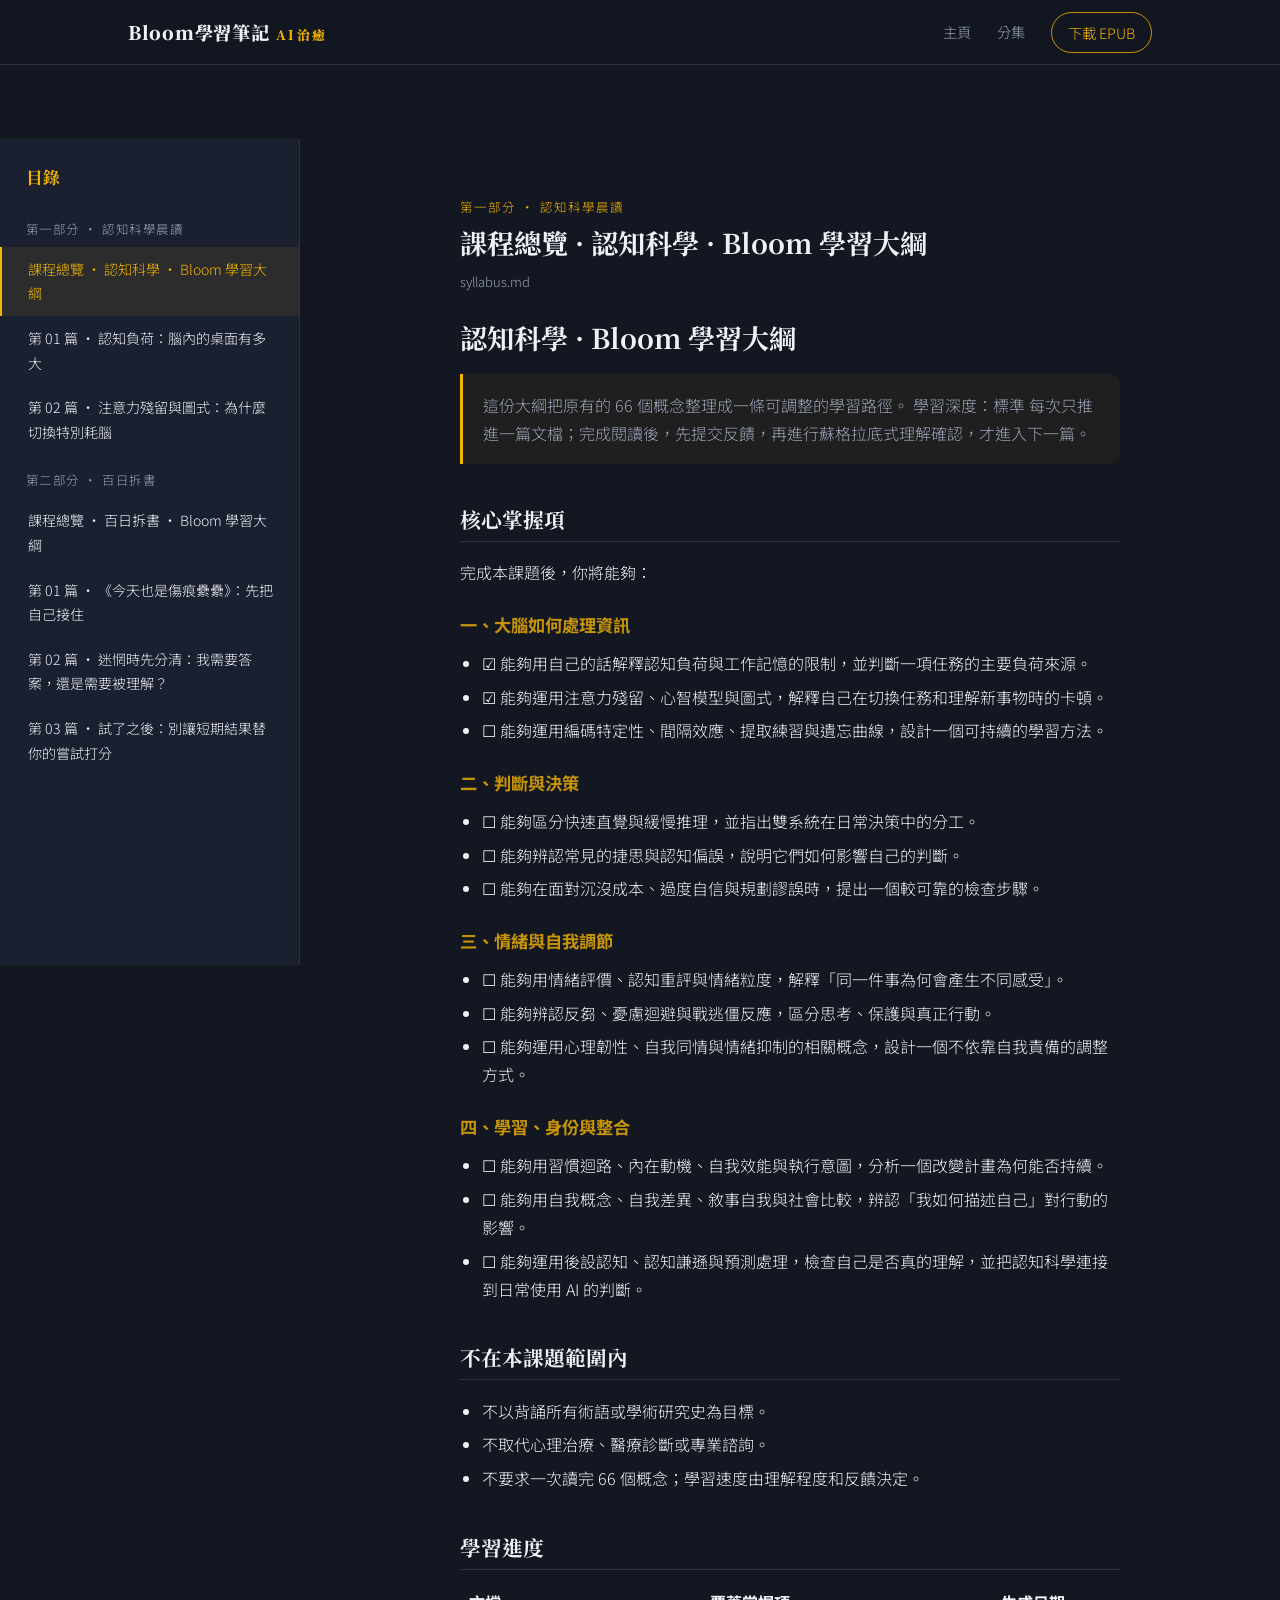
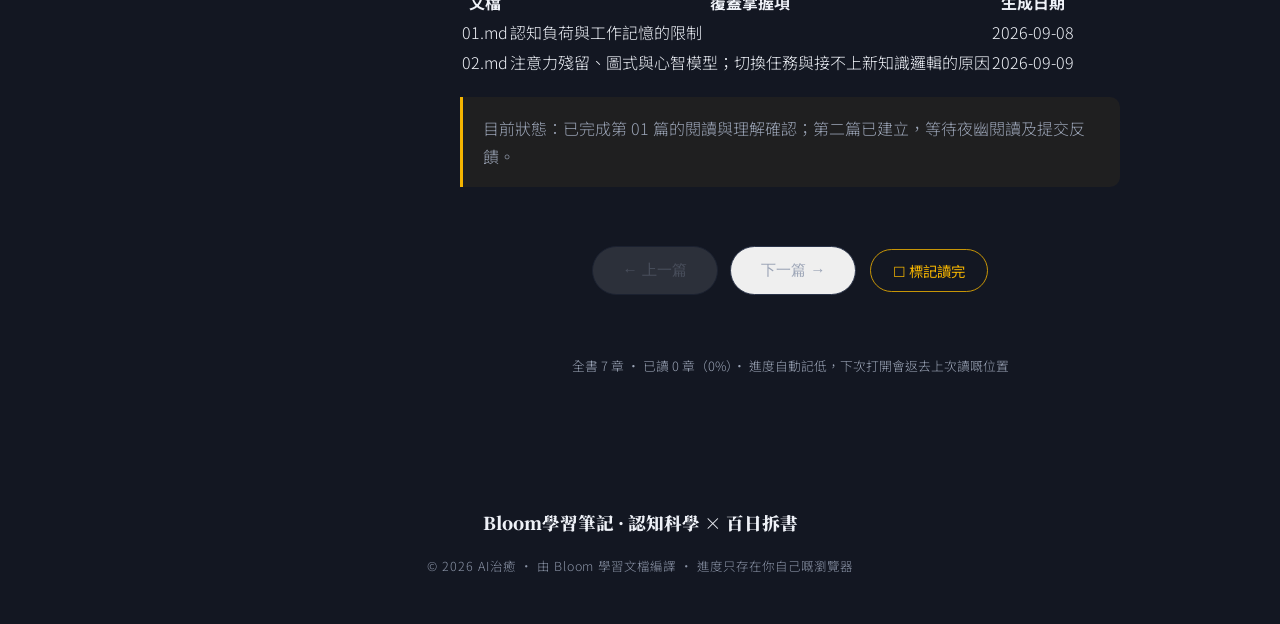
==== book.html @ cea3ac1c "Add book reader (Bloom學習筆記)" ====
<!DOCTYPE html>
<html lang="zh-Hant">
<head>
<meta charset="UTF-8">
<meta name="viewport" content="width=device-width, initial-scale=1.0">
<title>Bloom學習筆記｜AI治癒</title>
<meta name="description" content="認知科學 × 百日拆書——由 Bloom 學習文檔編譯，附目錄與閱讀進度。">
<link rel="preconnect" href="https://fonts.googleapis.com">
<link rel="preconnect" href="https://fonts.gstatic.com" crossorigin>
<link href="https://fonts.googleapis.com/css2?family=Noto+Sans+TC:wght@300;400;500;700;900&family=Noto+Serif+TC:wght@600;900&display=swap" rel="stylesheet">
<link rel="stylesheet" href="style.css">
<style>
/* 閱讀器專屬樣式 */
.reader-shell{display:flex;min-height:100vh;padding-top:74px}
.toc{width:300px;flex:none;border-right:1px solid var(--line);background:var(--bg2);padding:28px 0;position:sticky;top:74px;height:calc(100vh - 74px);overflow-y:auto}
.toc h2{font-family:'Noto Serif TC',serif;font-size:1.05rem;padding:0 26px 14px;color:var(--gold)}
.toc .part{padding:16px 26px 6px;color:var(--muted);font-size:.78rem;letter-spacing:.12em}
.toc a{display:flex;gap:10px;align-items:baseline;padding:10px 26px;font-size:.88rem;color:var(--text);border-left:2px solid transparent;transition:all .2s}
.toc a:hover{background:rgba(244,180,0,.06);color:var(--gold)}
.toc a.active{border-left-color:var(--gold);background:rgba(244,180,0,.08);color:var(--gold)}
.toc a .done{margin-left:auto;color:var(--gold);font-size:.75rem}
.reader-main{flex:1;min-width:0;display:flex;flex-direction:column}
.progress-bar{position:fixed;top:0;left:0;height:3px;background:var(--gold);z-index:60;transition:width .2s}
.reader-body{max-width:720px;margin:0 auto;padding:48px 30px 30px;flex:1}
.reader-body .part-label{color:var(--gold);font-size:.78rem;letter-spacing:.16em;margin-bottom:6px}
.reader-body .ch-label{color:var(--muted);font-size:.82rem;margin-bottom:26px}
.reader-body h1{font-family:'Noto Serif TC',serif;font-size:1.7rem;margin-bottom:8px}
.reader-body h2{font-family:'Noto Serif TC',serif;font-size:1.3rem;margin:2em 0 .8em;border-bottom:1px solid var(--line);padding-bottom:8px}
.reader-body h3{font-size:1.08rem;margin:1.6em 0 .6em;color:var(--gold-soft)}
.reader-body blockquote{border-left:3px solid var(--gold);background:rgba(244,180,0,.05);padding:12px 20px;border-radius:0 10px 10px 0;color:var(--muted);margin:1.2em 0}
.reader-body blockquote p{margin:.3em 0}
.reader-body ul,.reader-body ol{padding-left:1.4em;margin:.8em 0}
.reader-body li{margin:.35em 0}
.reader-body hr{border:none;border-top:1px solid var(--line);margin:2em 0}
.reader-body code{background:var(--card);padding:.1em .4em;border-radius:4px;font-size:.9em}
.reader-body p{margin:.8em 0}
.reader-actions{display:flex;gap:14px;justify-content:space-between;align-items:center;max-width:720px;margin:0 auto;padding:10px 30px 60px;flex-wrap:wrap}
.reader-actions .nav-btns{display:flex;gap:12px}
.btn-done{background:transparent;border:1px solid var(--gold-soft);color:var(--gold);border-radius:999px;padding:10px 22px;cursor:pointer;font-size:.9rem;font-family:inherit;transition:all .2s}
.btn-done.read{background:var(--gold);color:#131722;font-weight:700}
.reader-progress-note{color:var(--muted);font-size:.8rem}
@media(max-width:900px){
  .toc{position:fixed;left:-320px;z-index:70;transition:left .25s;box-shadow:8px 0 30px rgba(0,0,0,.4)}
  .toc.open{left:0}
  .toc-toggle{display:inline-block!important}
}
.toc-toggle{display:none;background:none;border:1px solid var(--line);color:var(--muted);border-radius:8px;padding:6px 12px;cursor:pointer;margin-right:12px}
.toc-mask{display:none;position:fixed;inset:0;background:rgba(0,0,0,.5);z-index:65}
.toc-mask.show{display:block}
</style>
</head>
<body>
<div class="progress-bar" id="progressBar" style="width:0%"></div>

<header class="nav">
  <div class="nav-inner">
    <div class="brand"><button class="toc-toggle" id="tocToggle">☰ 目錄</button>Bloom學習筆記<span>AI治癒</span></div>
    <nav>
      <a href="index.html">主頁</a>
      <a href="index.html#episodes">分集</a>
      <a class="nav-episodes" href="assets/book/Bloom學習筆記.epub" download>下載 EPUB</a>
    </nav>
  </div>
</header>

<div class="reader-shell">
  <aside class="toc" id="tocPanel">
    <h2>目錄</h2>
    <div id="tocList"></div>
  </aside>
  <div class="toc-mask" id="tocMask"></div>
  <main class="reader-main">
    <div class="reader-body" id="readerBody"></div>
    <div class="reader-actions">
      <div class="nav-btns">
        <button class="btn btn-ghost" id="prevBtn">← 上一篇</button>
        <button class="btn btn-ghost" id="nextBtn">下一篇 →</button>
      </div>
      <button class="btn-done" id="doneBtn">☐ 標記讀完</button>
    </div>
    <p class="reader-progress-note" style="text-align:center;padding:0 30px 70px" id="progressNote"></p>
  </main>
</div>

<footer class="footer">
  <div class="wrap">
    <p class="foot-brand">Bloom學習筆記 · 認知科學 × 百日拆書</p>
    <p class="foot-small">© 2026 AI治癒 · 由 Bloom 學習文檔編譯 · 進度只存在你自己嘅瀏覽器</p>
  </div>
</footer>

<script>
const BOOK = [{"id": "ch01", "part": "第一部分 · 認知科學晨讀", "part_id": "cogsci", "file": "syllabus.md", "label": "課程總覽", "title": "認知科學 · Bloom 學習大綱", "body": "<h1>認知科學 · Bloom 學習大綱</h1>\n<blockquote>\n<p>這份大綱把原有的 66 個概念整理成一條可調整的學習路徑。\n學習深度：標準\n每次只推進一篇文檔；完成閱讀後，先提交反饋，再進行蘇格拉底式理解確認，才進入下一篇。</p>\n</blockquote>\n<h2>核心掌握項</h2>\n<p>完成本課題後，你將能夠：</p>\n<h3>一、大腦如何處理資訊</h3>\n<ul>\n<li>☑ 能夠用自己的話解釋認知負荷與工作記憶的限制，並判斷一項任務的主要負荷來源。</li>\n<li>☑ 能夠運用注意力殘留、心智模型與圖式，解釋自己在切換任務和理解新事物時的卡頓。</li>\n<li>☐ 能夠運用編碼特定性、間隔效應、提取練習與遺忘曲線，設計一個可持續的學習方法。</li>\n</ul>\n<h3>二、判斷與決策</h3>\n<ul>\n<li>☐ 能夠區分快速直覺與緩慢推理，並指出雙系統在日常決策中的分工。</li>\n<li>☐ 能夠辨認常見的捷思與認知偏誤，說明它們如何影響自己的判斷。</li>\n<li>☐ 能夠在面對沉沒成本、過度自信與規劃謬誤時，提出一個較可靠的檢查步驟。</li>\n</ul>\n<h3>三、情緒與自我調節</h3>\n<ul>\n<li>☐ 能夠用情緒評價、認知重評與情緒粒度，解釋「同一件事為何會產生不同感受」。</li>\n<li>☐ 能夠辨認反芻、憂慮迴避與戰逃僵反應，區分思考、保護與真正行動。</li>\n<li>☐ 能夠運用心理韌性、自我同情與情緒抑制的相關概念，設計一個不依靠自我責備的調整方式。</li>\n</ul>\n<h3>四、學習、身份與整合</h3>\n<ul>\n<li>☐ 能夠用習慣迴路、內在動機、自我效能與執行意圖，分析一個改變計畫為何能否持續。</li>\n<li>☐ 能夠用自我概念、自我差異、敘事自我與社會比較，辨認「我如何描述自己」對行動的影響。</li>\n<li>☐ 能夠運用後設認知、認知謙遜與預測處理，檢查自己是否真的理解，並把認知科學連接到日常使用 AI 的判斷。</li>\n</ul>\n<h2>不在本課題範圍內</h2>\n<ul>\n<li>不以背誦所有術語或學術研究史為目標。</li>\n<li>不取代心理治療、醫療診斷或專業諮詢。</li>\n<li>不要求一次讀完 66 個概念；學習速度由理解程度和反饋決定。</li>\n</ul>\n<h2>學習進度</h2>\n<table>\n<thead>\n<tr>\n<th>文檔</th>\n<th>覆蓋掌握項</th>\n<th>生成日期</th>\n</tr>\n</thead>\n<tbody>\n<tr>\n<td>01.md</td>\n<td>認知負荷與工作記憶的限制</td>\n<td>2026-09-08</td>\n</tr>\n<tr>\n<td>02.md</td>\n<td>注意力殘留、圖式與心智模型；切換任務與接不上新知識邏輯的原因</td>\n<td>2026-09-09</td>\n</tr>\n</tbody>\n</table>\n<blockquote>\n<p>目前狀態：已完成第 01 篇的閱讀與理解確認；第二篇已建立，等待夜幽閱讀及提交反饋。</p>\n</blockquote>"}, {"id": "ch02", "part": "第一部分 · 認知科學晨讀", "part_id": "cogsci", "file": "01.md", "label": "第 01 篇", "title": "認知負荷：腦內的桌面有多大", "body": "<h1>01 · 認知負荷：腦內的桌面有多大</h1>\n<blockquote>\n<p>前置知識：無\n難度：入門\n預計閱讀時間：8–10 分鐘</p>\n</blockquote>\n<h2>正文內容</h2>\n<p>我們常常把「做不來」理解成能力不足：記性不好、意志力不夠、專注力太差。但有時候，真正發生的事情很簡單——<strong>同一時間放在腦中的東西太多了</strong>。</p>\n<p>這就是認知負荷。它指的是工作記憶在處理資訊、理解內容和作出判斷時所承受的負擔。工作記憶可以想像成腦內一張不大的書桌：桌面上能同時攤開的紙張有限。當紙張太多，新的資料不是沒有價值，而是沒有地方放。</p>\n<h3>三種負荷</h3>\n<p>可以把認知負荷分成三部分：</p>\n<ol>\n<li><strong>內在負荷</strong>：事情本身的複雜程度。例如第一次理解「認知負荷」時，需要同時分辨工作記憶、注意力和任務難度。</li>\n<li><strong>外在負荷</strong>：呈現方式帶來的額外負擔。例如頁面太亂、說明跳來跳去，會讓你花力氣找路，而不是理解內容。</li>\n<li><strong>促進學習的負荷</strong>：真正用來建立理解、整理關係和形成記憶的努力。這種努力不是越多越好，而是要用在正確的地方。</li>\n</ol>\n<h3>為什麼「再努力一點」有時沒有用</h3>\n<p>假設你一邊回覆工作訊息，一邊看一段教學影片，同時還記住待會要做的三件事。你可能會覺得自己不夠專心，於是要求自己「再努力一點」。但如果書桌已經堆滿紙張，再加力氣不會讓桌面變大；你需要做的，可能是先收起其中幾張紙。</p>\n<p>所以學習或工作卡住時，可以先問：</p>\n<ul>\n<li>我是真的不懂，還是同時處理太多事情？</li>\n<li>困難來自內容本身，還是來自混亂的呈現方式？</li>\n<li>我現在的努力，是在建立理解，還是在不停切換和找資料？</li>\n</ul>\n<h3>一個可立即使用的做法</h3>\n<p>下次準備開始一件重要的事，可以先做「三格清桌」：</p>\n<ul>\n<li><strong>現在只做什麼？</strong> 把主要任務寫成一句話。</li>\n<li><strong>暫時不處理什麼？</strong> 把會分走注意力的事情移到旁邊。</li>\n<li><strong>完成的最小證據是什麼？</strong> 例如不是「學會工作記憶」，而是「能用自己的例子解釋工作記憶為何有限」。</li>\n</ul>\n<p>這不是降低要求，而是把有限的認知資源用在真正重要的地方。當桌面清出一小塊空間，思考才有機會開始。</p>\n<h2>思考題</h2>\n<ol>\n<li>最近有沒有一件事，你一直以為自己「不夠努力」，但其實可能是同時處理了太多任務？請描述當時桌面上有哪些「紙張」。</li>\n<li>在「內在負荷、外在負荷、促進學習的負荷」之中，你覺得自己最常被哪一種拖住？為什麼？</li>\n<li>如果明天只能替一件事清出一小塊腦內空間，你會先移走什麼？</li>\n</ol>\n<h2>你的反饋</h2>\n<blockquote>\n<p>請在這裡寫下你的問題、感悟、不理解的地方，或你希望下一篇深入探討的方向。讀完後可以直接在對話中告訴我「我讀完了」，再附上你的回答或感受。</p>\n</blockquote>"}, {"id": "ch03", "part": "第一部分 · 認知科學晨讀", "part_id": "cogsci", "file": "02.md", "label": "第 02 篇", "title": "注意力殘留與圖式：為什麼切換特別耗腦", "body": "<h1>02 · 注意力殘留與圖式：為什麼切換特別耗腦</h1>\n<blockquote>\n<p>前置知識：讀過 01（認知負荷與工作記憶）\n難度：入門–進階\n預計閱讀時間：10–12 分鐘</p>\n</blockquote>\n<hr/>\n<h2>上一篇思考題復盤</h2>\n<blockquote>\n<p>📝 本模組評估你對上一篇思考題的回答，並給出必要的解析。</p>\n</blockquote>\n<h3>你的回答評估</h3>\n<p><strong>第 1 題：✅ 找到了真實的例子。</strong></p>\n<p>你說最近學新知識時，常常發現腦接不上知識背後的邏輯，而你的解釋是：工作上太多東西要記，工作記憶已經沒有位置放新的東西。這正是認知負荷理論想說的重點——理解卡住，未必是能力問題，而是桌面已經攤滿了紙。</p>\n<p><strong>第 2 題：✅ 判斷正確，而且有具體證據。</strong></p>\n<p>你選了<strong>外在負荷</strong>：工作上資訊分散，要不停跳來跳去、在腦內重新整理，甚至有一部分記憶是重複的。這個判斷很準。「跳來跳去」本身就是外在負荷最典型的來源——力氣花在找路和重新組裝，而不是理解本身。而你注意到「重複性」也很敏銳：同一件事在不同地方以不同形式出現，每一次都要重新佔用一次桌面。</p>\n<p><strong>第 3 題：✅ 答案明確，而且藏著一個重要訊息。</strong></p>\n<p>你選擇先清走「工作上的部分記憶」，整理之後騰出空間，放你真正想放進腦裡的東西——「總之，不是工作這樣東西」。這句話值得留意：當你說想為自己保留一塊腦內空間時，你清楚知道現在那塊空間被什麼佔著。</p>\n<h3>正確答案</h3>\n<p><strong>第 1 題：</strong> 核心在於分清「不懂」和「沒有空間懂」。工作記憶有限，當它被工作任務佔滿，新知識即使有價值，也沒有位置被處理。解法不是加壓「再努力」，而是先減少同時攤開的紙張。</p>\n<p><strong>第 2 題：</strong> 外在負荷最常拖住「資訊分散、需要頻繁切換」的人。內在負荷來自事情本身複雜；外在負荷來自呈現和組織方式。前者要靠拆解，後者要靠整理。</p>\n<p><strong>第 3 題：</strong> 「三格清桌」的用法是：只做一件事、暫時放下其他、定義完成的最小證據。你的答案方向正確，下一篇會補一個關鍵技術——如何讓被放下的事情，不再自動爬回桌面。</p>\n<hr/>\n<h2>??? 解答</h2>\n<blockquote>\n<p>💬 上一篇中沒有 <code>???</code> 或 <code>？？？</code> 標註，直接進入新內容。</p>\n</blockquote>\n<hr/>\n<h2>正文內容</h2>\n<p>上一篇說工作記憶像一張小書桌。這一篇要回答你反饋裡真正碰到的兩個問題：</p>\n<ol>\n<li>為什麼<strong>跳來跳去</strong>那麼耗腦？</li>\n<li>為什麼新知識的<strong>背後邏輯</strong>有時接不上？</li>\n</ol>\n<h3>一、注意力殘留：切換之後，腦還留在上一件事</h3>\n<p>研究任務切換的學者 Sophie Leroy 發現了一個現象，叫做<strong>注意力殘留（attention residue）</strong>：</p>\n<blockquote>\n<p>當你從任務 A 切換到任務 B，你的注意力並沒有完全跟過來——有一部分仍然掛在 A 上面：未完成的部分、剛才沒回的訊息、還沒確認的細節。</p>\n</blockquote>\n<p>這解釋了你說的「跳嚟跳去」為什麼特別累。每一次切換，你不是只做眼前這件事，而是同時背著上一件事的殘影。切換五次，等於五個殘影疊在桌面上。外在負荷之所以重，不只是因為資訊多，而是因為<strong>每一次跳動都留下殘留物</strong>，而工作記憶從來沒有真正清空過。</p>\n<p>這也說明了為什麼「同時處理」往往比「一次一件」慢很多——不是道德勸說，是殘留物在實際扣掉你的可用空間。</p>\n<h3>二、圖式：腦內的打包系統</h3>\n<p>第二個概念是<strong>圖式（schema）</strong>。</p>\n<p>圖式是腦內的「打包檔案」：把一堆零散的資訊，捆成一個有結構的整體，讓你只需要記住檔案名，而不是每一張紙。</p>\n<ul>\n<li>新手面對一個情境，看到的是十幾條散亂的資訊，每一條都要佔用工作記憶。</li>\n<li>熟手看到同一情境，腦中自動浮出一個圖式，十幾條資訊已經打包成兩三個「資料夾」，桌面幾乎是空的。</li>\n</ul>\n<p>這就是為什麼同一份工作，做了幾年的人覺得輕鬆，新手卻覺得每一分鐘都在燒腦：不是熟手記性更好，而是他的腦裡已經建好了圖式，很多東西不再需要逐項記。</p>\n<h3>三、為什麼新知識的「背後邏輯」接不上</h3>\n<p>把兩個概念合起來，你反饋裡那個現象就有了解釋。</p>\n<p>學新東西時感覺「接不上背後的邏輯」，通常是因為：</p>\n<ul>\n<li>你腦中還<strong>沒有這個領域的圖式</strong>，所以每一個新概念都是散裝的，全部都要自己佔桌面；</li>\n<li>同時，工作上的事情留下<strong>注意力殘留</strong>，本來就不多的空間再被打折。</li>\n</ul>\n<p>散裝概念 + 折扣後的桌面 = 邏輯接不上。這不是你理解力不夠，是兩邊同時收走了你的資源。</p>\n<h3>四、對應的做法</h3>\n<p><strong>給注意力殘留：斷點備忘。</strong> 每次被迫離開一件事之前，花三十秒寫下「現在做到哪裡、下一步是什麼」。寫下來的動作，等於告訴腦：這件事已經有檔案了，不用繼續掛在桌上。殘留未必完全消失，但會明顯減輕。</p>\n<p><strong>給散裝概念：先搭骨架，再填細節。</strong> 學新領域時，先花一點時間搞清楚它的整體結構——這個領域大概分幾塊、我在學的是其中哪一塊。有了骨架，之後每個新概念都有一個「資料夾」可以放，不再散裝。這也是為什麼這門課一直先給你大綱，才進入每一篇。</p>\n<p><strong>給重複性記憶：外部容器。</strong> 你提到工作記憶裡有不少重複的東西。凡是會重複出現的資訊（待辦、流程、帳目節點），都適合放到一個固定的地方——清單、筆記、表格。腦用來理解和判斷，不用來反覆存放同樣的內容。這正是上一篇「三格清桌」的延伸：放出去的紙，要有一個固定的地方接住，不然它會自己爬回來。</p>\n<h3>小結</h3>\n<ul>\n<li>切換的代價不是零——<strong>注意力殘留</strong>讓你每次都背著上一件事。</li>\n<li><strong>圖式</strong>決定一件事佔多少桌面：沒有圖式就是散裝，有圖式就是打包。</li>\n<li>學新知識接不上邏輯，多半是「散裝概念」碰上「殘留打折的桌面」。</li>\n<li>對策：斷點備忘減殘留、先搭骨架建圖式、外部容器接住重複的東西。</li>\n</ul>\n<h2>思考題</h2>\n<ol>\n<li>你工作裡最常「跳來跳去」的是哪兩三件事？如果每次切換前寫三十秒斷點備忘，你估哪一次的切換最值得先做？</li>\n<li>在你熟悉的領域（例如補習行的運作），你能指出一個已經形成的圖式嗎——即是新手要逐項記、你看一眼就懂的那種打包？</li>\n<li>你說想把工作以外的東西放進腦裡。用「骨架」的角度看：你想為哪一個興趣或方向，先搭一個小小的圖式骨架？</li>\n</ol>\n<h2>你的反饋</h2>\n<blockquote>\n<p>請在這裡寫下你的問題、感悟、不理解的地方，或你希望下一篇深入探討的方向。讀完後可以直接在對話中告訴我「我讀完了」，再附上你的回答或感受。</p>\n</blockquote>"}, {"id": "ch04", "part": "第二部分 · 百日拆書", "part_id": "bairi", "file": "syllabus.md", "label": "課程總覽", "title": "百日拆書 · Bloom 學習大綱", "body": "<h1>百日拆書 · Bloom 學習大綱</h1>\n<blockquote>\n<p>這份大綱把原有的 100 本書單整理成十個主題模組。\n學習深度：標準\n這是一套以拆解、對話和遷移為主的閱讀課程，不要求先逐本讀完原書；每次只推進一篇文檔，閱讀後先提交反饋，再進行蘇格拉底式理解確認。</p>\n</blockquote>\n<h2>核心掌握項</h2>\n<p>完成本課題後，你將能夠：</p>\n<h3>一、先把自己接住</h3>\n<ul>\n<li>☑ 能夠從療癒性圖文書和生活故事中辨認「被看見、被接住」對自我理解的作用。</li>\n</ul>\n<h3>二、認識自己</h3>\n<ul>\n<li>☐ 能夠比較不同心理學作品如何解釋自卑、情緒、選擇與自我接納。</li>\n</ul>\n<h3>三、看見系統</h3>\n<ul>\n<li>☐ 能夠用行為經濟、統計與系統思考的概念，辨認個人選擇背後的環境力量。</li>\n</ul>\n<h3>四、人性與陰影</h3>\n<ul>\n<li>☐ 能夠透過文學人物和敘事，觀察人在壓力、孤獨與關係中的選擇，而不急於貼標籤。</li>\n</ul>\n<h3>五、時間與歷史</h3>\n<ul>\n<li>☐ 能夠把個人的困惑放回歷史、社會與生命有限性的尺度中重新理解。</li>\n</ul>\n<h3>六、語言與敘事</h3>\n<ul>\n<li>☐ 能夠辨認語言和故事如何塑造一個人的自我形象與世界觀。</li>\n</ul>\n<h3>七、科學與邊界</h3>\n<ul>\n<li>☐ 能夠用通俗的科學框架理解自然、身體、宇宙及知識的限制。</li>\n</ul>\n<h3>八、自我與關係</h3>\n<ul>\n<li>☐ 能夠把依附、愛、溝通與界線等概念轉化為可觀察的相處選擇。</li>\n</ul>\n<h3>九、未來與選擇</h3>\n<ul>\n<li>☐ 能夠在不確定環境中區分真正重要的選擇、可承受的風險與不必要的焦慮。</li>\n</ul>\n<h3>十、回到自己</h3>\n<ul>\n<li>☐ 能夠把前面各模組的洞見整合成一套更貼近自己的生活原則，而不是照抄任何一本書的答案。</li>\n</ul>\n<h2>不在本課題範圍內</h2>\n<ul>\n<li>不逐章複製或替代原書內容；文檔會以原創拆解、概念整理和生活連接為主。</li>\n<li>不要求完成所有原書的閱讀，亦不以閱讀數量作為成績。</li>\n<li>不把任何一本書當成唯一正確答案；不同作品之間的矛盾會保留給你思考。</li>\n</ul>\n<h2>學習進度</h2>\n<table>\n<thead>\n<tr>\n<th>文檔</th>\n<th>覆蓋掌握項</th>\n<th>生成日期</th>\n</tr>\n</thead>\n<tbody>\n<tr>\n<td>01.md</td>\n<td>從療癒性圖文書辨認被接住與自我理解的關係</td>\n<td>2026-09-08</td>\n</tr>\n<tr>\n<td>02.md</td>\n<td>分辨被看見、看清問題與自行作出選擇的需要；把迷惘拆成可承受的下一步</td>\n<td>2026-09-09</td>\n</tr>\n<tr>\n<td>03.md</td>\n<td>用領先指標評價早期試驗；區分學習目標與表現目標；以自我接納回應結果焦慮</td>\n<td>2026-09-09</td>\n</tr>\n</tbody>\n</table>\n<blockquote>\n<p>目前狀態：已完成第 01–02 篇的閱讀與理解確認；第三篇已建立，等待夜幽閱讀及提交反饋。</p>\n</blockquote>"}, {"id": "ch05", "part": "第二部分 · 百日拆書", "part_id": "bairi", "file": "01.md", "label": "第 01 篇", "title": "《今天也是傷痕纍纍》：先把自己接住", "body": "<h1>01 ·《今天也是傷痕纍纍》：先把自己接住</h1>\n<blockquote>\n<p>前置知識：無\n難度：入門\n預計閱讀時間：8–10 分鐘</p>\n</blockquote>\n<h2>正文內容</h2>\n<p>很多關於成長的內容，一開始就要求我們改變：變得積極、變得自律、變得更有勇氣。但有一類書不急著把人推向下一步，而是先承認一件事——<strong>有些日子，本身已經很辛苦了</strong>。</p>\n<p>《今天也是傷痕纍纍》最適合作為這條共讀路線的起點，不是因為它提供一套完整方法，而是因為它先做了一件重要的事：把那些通常會被我們藏起來的疲累、失望、委屈和狼狽，放到畫面與文字裡，讓它們可以被看見。</p>\n<h3>「被接住」不是被說服</h3>\n<p>當一個人很累時，「你要加油」未必真的有用。那句話可能沒有錯，但它太快越過了當下的感受。被接住比較像是：有人先承認你現在確實不容易，不要求你立刻證明自己仍然有用、仍然積極、仍然能夠振作。</p>\n<p>這裡有一個細微差別：</p>\n<ul>\n<li><strong>被說服</strong>：你應該想開一點，事情沒有那麼糟。</li>\n<li><strong>被接住</strong>：我看見你現在真的很累，這份累不需要先被辯解。</li>\n</ul>\n<p>前者急著改變你的看法，後者先讓你不用獨自承受自己的看法。當一個人不再需要花力氣掩飾「我其實撐得很辛苦」，才可能慢慢有餘力去想下一步。</p>\n<h3>療癒不是把傷痕抹掉</h3>\n<p>「療癒」很容易被理解成恢復成一個沒有問題的人。但更貼近生活的理解是：你仍然知道自己受過傷，卻不再需要把所有傷痕都當成失敗證據。</p>\n<p>一幅插畫、一句簡短的文字，之所以可能令人停下來，不一定是因為它說出了多麼深奧的道理，而是因為它替某種說不清楚的感受留了位置。你看到它時，可能會產生一種：「原來不只有我這樣。」</p>\n<p>這種共鳴不能替你解決生活，但它可以把孤單從「只有我不行」改成「這是一種人會經歷的狀態」。兩者都仍然辛苦，後者卻多了一點可以呼吸的空間。</p>\n<h3>為什麼從「接住自己」開始</h3>\n<p>如果一個人一開始就把自己當成需要修理的問題，所有改變都可能變成新的自我責備：今天沒有做到，就證明自己又失敗了；明明知道道理，卻還是難過，就證明自己不夠成熟。</p>\n<p>先接住自己，並不等於放棄改變。它只是把順序調整為：</p>\n<blockquote>\n<p>先承認我正在經歷什麼，再決定我想往哪裡走。</p>\n</blockquote>\n<p>這也是百日拆書的第一個入口。這裡不急著問「這本書教了我什麼」，而先問：「哪些感受終於有一個位置可以放下？」答案未必要漂亮，也不需要立即變成行動。</p>\n<h2>思考題</h2>\n<ol>\n<li>你最近有沒有一個時刻，最需要的不是建議，而是有人承認「這真的很累」？</li>\n<li>對你來說，「被接住」和「被鼓勵」有什麼不同？請用一個生活例子說明。</li>\n<li>如果今天不要求自己立刻變好，你會想先替哪一種感受留一個位置？</li>\n</ol>\n<h2>你的反饋</h2>\n<blockquote>\n<p>請在這裡寫下你的問題、感悟、不理解的地方，或你希望下一篇深入探討的方向。讀完後可以直接在對話中告訴我「我讀完了」，再附上你的回答或感受。</p>\n</blockquote>"}, {"id": "ch06", "part": "第二部分 · 百日拆書", "part_id": "bairi", "file": "02.md", "label": "第 02 篇", "title": "迷惘時先分清：我需要答案，還是需要被理解？", "body": "<h1>02 · 迷惘時先分清：我需要答案，還是需要被理解？</h1>\n<blockquote>\n<p>前置知識：能辨認自己的當下感受，並回顧一個最近的生活情境\n難度：入門\n預計閱讀時間：10–12 分鐘</p>\n</blockquote>\n<hr/>\n<h2>上一篇思考題復盤</h2>\n<blockquote>\n<p>📝 本模組評估你對上一篇思考題的回答，並給出必要的解析。</p>\n</blockquote>\n<h3>你的回答評估</h3>\n<p><strong>第 1 題：✅ 具體而且抓到重點。</strong></p>\n<p>你用自己問女朋友「應不應該做這件事」的情境作例子，並留意到她沒有急著替你下決定，而是用「不如試吓先啦」承認你當下的處境。這正好說明了：有時候，一句話的作用不是提供答案，而是讓人知道自己不用獨自面對不確定。</p>\n<p><strong>第 2 題：✅ 分辨得很清楚。</strong></p>\n<p>你指出，鼓勵自己其實也可以做到；但當一件事是第一次做、自己沒有方向感時，你需要的是有人明白你的處境。這個分別很重要：鼓勵通常把人推向行動，理解則先讓人不用急著證明自己已經準備好。</p>\n<p><strong>第 3 題：✅ 能夠替感受留下位置。</strong></p>\n<p>你選擇了「孤單感」，而且連接到自己一直不自覺壓抑負面情緒的經驗。這不是把孤單解釋成一個需要立刻消除的問題，而是先承認它確實存在，讓它可以被看見。</p>\n<h3>正確答案</h3>\n<p><strong>第 1 題：最近有沒有一個時刻，最需要的不是建議，而是有人承認「這真的很累」？</strong></p>\n<p>你的例子是：當你對下一步感到懷疑，問女朋友應不應該去做某件事時，她回應「不如試吓先啦」。這個回答沒有否定你的煩惱，也沒有假裝事情很簡單；它先承認你正處於沒有方向感的狀態。</p>\n<p><strong>第 2 題：對你來說，「被接住」和「被鼓勵」有什麼不同？</strong></p>\n<p>你的理解是：鼓勵自己未必需要依靠別人，但第一次做一件事時，因為缺少方向而感到不安，便會需要有人明白自己的處境。被鼓勵比較像獲得推動力；被接住則像是有人先陪你站在原地，確認你現在的感受並不奇怪。</p>\n<p><strong>第 3 題：如果今天不要求自己立刻變好，你會想先替哪一種感受留一個位置？</strong></p>\n<p>你選擇了孤單感。這個答案沒有要求自己馬上變得不孤單，而是先承認：有些時候，即使身邊有人，自己仍可能因為不想或不懂得表達負面情緒，而感到孤單。這正是「替感受留位置」的意思。</p>\n<hr/>\n<h2>??? 解答</h2>\n<blockquote>\n<p>💬 上一篇中沒有 <code>???</code> 或 <code>？？？</code> 標註，直接進入新內容。</p>\n</blockquote>\n<hr/>\n<h2>正文內容</h2>\n<p>你提到一個很細緻的分別：<strong>你未必缺少鼓勵，而是第一次面對某件事時，缺少一點方向感，也希望有人明白你的處境。</strong></p>\n<p>這表示「我應不應該做？」這句問題入面，可能同時混合了三種需要：</p>\n<h3>一、我想先被看見</h3>\n<p>這是情緒層面的需要。你可能不是要對方解釋人生，而是希望對方知道，你現在確實有懷疑、害怕、孤單，或者不知道怎樣開始。</p>\n<p>「我明白你點解會咁諗」有時比「你要有信心」更有用，因為前一句沒有要求你先改變感受。</p>\n<h3>二、我想有人幫我看清楚</h3>\n<p>這是理解層面的需要。當一件事是第一次做，你未必是不敢做，而是不知道自己還缺少甚麼資料：</p>\n<ul>\n<li>我真正不清楚的是做法，還是結果？</li>\n<li>我擔心的是失敗，還是別人怎樣看我？</li>\n<li>我是沒有方向，還是其實有方向，只是不敢承認自己想要甚麼？</li>\n</ul>\n<p>這些問題不是用一句「加油」就能解決的。有人願意聽你把混亂說出來，本身已經可以幫你把腦中的一團線攤開一點。</p>\n<h3>三、我需要自己作出選擇</h3>\n<p>這是行動層面的需要。別人可以理解你、陪你分析，甚至說「不如試吓先啦」，但最後仍然要由你決定：這件事值不值得你用時間、力氣和風險去試。</p>\n<p>因此，「被理解」不等於把決定交給別人。比較健康的順序可能是：</p>\n<blockquote>\n<p>先讓感受被看見，再把問題看清楚，最後由自己選擇下一步。</p>\n</blockquote>\n<h3>負面情緒不是命令，而是訊號</h3>\n<p>你提到自己因為原生家庭的原因，不知不覺間會壓抑負面情緒。這裡可以先分清兩件事：</p>\n<ul>\n<li><strong>情緒是訊號</strong>：它告訴你某些事情正在影響你，例如孤單、受壓、害怕失去，或者覺得自己沒有被理解。</li>\n<li><strong>情緒不是命令</strong>：感到害怕，不代表你一定不能做；感到孤單，也不代表你一定要立即找人填補它。</li>\n</ul>\n<p>如果情緒一出現就被壓回去，你可能只剩下一句模糊的「我好煩」或「我唔知點算」。當你願意替它命名，便多了一點選擇空間：我現在感到的是孤單，還是害怕？我需要的是陪伴、資料，還是一個可以試錯的開始？</p>\n<h3>把「試吓先」變成一個可承受的試驗</h3>\n<p>「試吓先」不等於不經思考地衝出去，也不等於保證一定成功。它可以是一個<strong>可逆、細小、能夠取得新資料的行動</strong>。</p>\n<p>例如，不要直接問自己「我應不應該轉換整條人生方向」，可以先問：</p>\n<ul>\n<li>我能不能先花一個晚上了解這件事的實際要求？</li>\n<li>我能不能先做一個最小版本，而不是一次過承擔全部結果？</li>\n<li>我能不能先設定一個檢查時間，試過之後再決定是否繼續？</li>\n</ul>\n<p>這樣做不是逃避選擇，而是把一個太大的問題，拆成自己目前有能力承受的下一步。方向感有時不是坐在原地想很久才出現，而是在一個小型試驗之後，從新得到的資料裡慢慢形成。</p>\n<h3>一個「迷惘四格」</h3>\n<p>下次你發現自己又在問「我應不應該做」，可以先寫四句：</p>\n<ol>\n<li><strong>我現在感受到：</strong> ______</li>\n<li><strong>我最擔心的是：</strong> ______</li>\n<li><strong>我還缺少的資料是：</strong> ______</li>\n<li><strong>我可以承受的最小試驗是：</strong> ______</li>\n</ol>\n<p>第一句不是要你分析自己，而是讓情緒有名字；第二句幫你分辨真正的風險；第三句把「沒有方向」轉成可以查清楚的問題；第四句則讓行動不必一次大到足以嚇退自己。</p>\n<p>你女朋友那句「不如試吓先啦」，未必是在替你保證結果。它比較像是向你表示：你不用先變得完全確定，才有資格開始。至於要試到哪裡、何時停下來、之後是否繼續，仍然可以由你慢慢決定。</p>\n<h2>思考題</h2>\n<ol>\n<li>下一次你問別人「我應不應該做」，你覺得自己當刻最需要的是：被看見、看清問題，還是幫助自己作決定？為甚麼？</li>\n<li>對你來說，「孤單感」出現時，甚麼情況會令它變得更重？甚麼又會讓你感到自己被明白，而不是被催促？</li>\n<li>請選一件你最近感到迷惘的事，嘗試用「迷惘四格」寫出一個可以承受的最小試驗。</li>\n</ol>\n<h2>你的反饋</h2>\n<blockquote>\n<p>請在這裡寫下你的問題、感悟、不理解的地方，或你希望下一篇深入探討的方向。讀完後可以直接在對話中告訴我「我讀完了」，再附上你的回答或感受。</p>\n</blockquote>"}, {"id": "ch07", "part": "第二部分 · 百日拆書", "part_id": "bairi", "file": "03.md", "label": "第 03 篇", "title": "試了之後：別讓短期結果替你的嘗試打分", "body": "<h1>03 · 試了之後：別讓短期結果替你的嘗試打分</h1>\n<blockquote>\n<p>前置知識：讀過 01、02 兩篇；有「迷惘四格」的使用經驗\n難度：入門–進階\n預計閱讀時間：10–12 分鐘</p>\n</blockquote>\n<hr/>\n<h2>上一篇思考題復盤</h2>\n<blockquote>\n<p>📝 本模組評估你對上一篇思考題的回答，並給出必要的解析。</p>\n</blockquote>\n<h3>你的回答評估</h3>\n<p><strong>第 1 題：✅ 非常清晰，而且比上一篇再進一步。</strong></p>\n<p>你說下次問人「我應不應該做」時，最需要的是有人幫你一起整理思緒，然後<strong>幫助你自己</strong>做決定，並且特別補了一句「決定權會留返喺我自己度」。這正是上一篇說的三種需要被整合的樣子：把別人當作梳理問題的幫手，而不是把決定外包出去。你還補充了原因——一個人想事情不會全面，需要第二個角度。這個理解完全到位。</p>\n<p><strong>第 2 題：✅ 對孤單感的觀察很準。</strong></p>\n<p>你指出孤單感在「不被人了解」的時候會更強烈，而且具體說出了你需要的了解是哪一種：對方真的了解過你在做什麼、知道你想這樣做的原因、並且會陪住你一齊做。這裡有一個值得記住的洞察——孤單往往不是因為身邊沒有人，而是因為沒有人真正走進過你正在做的事。你說得很準：「那樣會令到我覺得我是被人明白的，而不是只是孤單一人、在自言自語。」</p>\n<p><strong>第 3 題：✅ 敢於套用到自己身上，這是這格練習最好的用法。</strong></p>\n<p>你把「迷惘四格」直接用在自己身上：</p>\n<ol>\n<li>我現在感受到：迷茫。</li>\n<li>我最擔心的是：會太在意短時間內的結果。</li>\n<li>我還缺少的資料是：不清楚應該向哪個方向邁進。</li>\n<li>我可以承受的最小試驗是：先開一個賬號，試行兩三個月，看成果怎樣。</li>\n</ol>\n<p>四格都填得出來，說明你已經可以把「好煩、唔知點算」拆成看得見的問題。第 2 格尤其有價值——你預先知道自己容易在意的不是事情本身，而是結果的快慢。這正是本篇要處理的主題。</p>\n<h3>正確答案</h3>\n<p>這些題目沒有標準答案，你的回答已經達到練習目的。唯一值得補充的是第 3 格的用法：當「缺少的方向」寫出來之後，下一步通常不是立刻想通「方向是什麼」，而是列出「可以去哪裡取得這個資料」。方向感很多時候是資料問題，不是意志力問題。</p>\n<hr/>\n<h2>??? 解答</h2>\n<blockquote>\n<p>💬 上一篇中沒有 <code>???</code> 或 <code>？？？</code> 標註，直接進入新內容。</p>\n</blockquote>\n<hr/>\n<h2>正文內容</h2>\n<p>你在四格裡寫下了一個非常誠實的擔心：<strong>「會太在意短時間內的結果。」</strong></p>\n<p>這句話值得單獨拿出來講。因為一個「試行兩三個月」的計畫，最大的風險往往不是事情太難，而是中途檢查的時候——成果還沒長出來，你先把自己判了刑：果然不行、果然是我不夠好。這一篇就來拆這個風險。</p>\n<h3>兩三個月的「成果」，多數是滯後指標</h3>\n<p>可以把測量分成兩種：</p>\n<ul>\n<li><strong>滯後指標（Lagging Indicators）</strong>：最終呈現的結果，例如收入、粉絲數、有沒有人買帳。它們由大量累積造成，而且天生<strong>來得慢</strong>。</li>\n<li><strong>領先指標（Leading Indicators）</strong>：可以每天或每週統計的過程量，例如投出了多少次、寫了多少篇、跟多少人聊過、學到了什麼之前不知道的東西。</li>\n</ul>\n<p>兩三個月的時間，滯後指標通常還在「沉澱期」，看不出什麼。如果你在這個階段用它評分，你量的其實不是這件事的潛力，而是時間還沒到。真正該在早期看的是領先指標：我有沒有持續做？我做出來的東西有沒有比上一次好？我的判斷有沒有因為實作而改變？</p>\n<p>一個簡單的檢查句：</p>\n<blockquote>\n<p>「這個月的我，有沒有比上個月的我多知道一些東西？」</p>\n</blockquote>\n<p>如果有，試驗就在產出，即使外面的成果還沒顯現。</p>\n<h3>為什麼結果會那麼刺痛：自我價值綁上了成績單</h3>\n<p>「太在意結果」通常不是性格缺陷，而是一個綁定錯誤：把「我做得好不好」和「我是不是一個夠好的人」綁在了一起。結果不好，就變成我不夠好——這才是最痛的部分。</p>\n<p>心理學家 Carol Dweck 對此有一個經典區分：</p>\n<ul>\n<li><strong>表現目標（Performance Goal）</strong>：證明自己有能力。一旦遇到可能失敗的情境，就會想逃避，因為失敗會威脅到自我評價。</li>\n<li><strong>學習目標（Learning Goal）</strong>：讓自己變得更有能力。失敗只是資料，不是審判。</li>\n</ul>\n<p>第一次做一件事，本能上很容易設成表現目標——因為你在向自己證明「我也可以」。但兩三個月的新嘗試，本質上只可能是學習目標的階段：你還在收集資料，還沒到能證明什麼的時候。提前用證明的標準考自己，就像考試第二天就要求放榜。</p>\n<h3>用阿德勒的方式接住結果：《被討厭的勇氣》裡的自我接納</h3>\n<p>你可能記得，這個概念跟你自己做過的 podcast 主題是同一棵樹。阿德勒心理學講的<strong>自我接納（self-acceptance）</strong>，不是「接認命、不用努力」，而是：</p>\n<blockquote>\n<p>接受「现在的自己」，然後在這個基礎上，決定能做什麼。</p>\n</blockquote>\n<p>它跟自我肯定不同：自我肯定是對著鏡子說「我很行」，明明做不到還暗示自己可以；自我接納是誠實承認「我現在就是剛起步、成果還看不出來」，然後問「在這個起點上，下一步能做什麼」。</p>\n<p>用在你的試驗上就是：兩三個月後如果成果不好，那是一個<strong>關於方法的資料點</strong>，不是一個<strong>關於你價值的判決</strong>。方法可以換、可以調，判決卻會讓人不敢再試。你要保護的，正是「還敢再試」這個東西。</p>\n<h3>給試驗預先寫一份「評分標準」</h3>\n<p>最實用的一步：在開始之前，先把「三個月後我會用什麼標準評這次試驗」寫下來。因為中途的你不冷靜，開始前的你相對客觀。</p>\n<p>例如你可以這樣寫（例子，請按你自己的情況改）：</p>\n<ol>\n<li><strong>投入度</strong>：我是否維持了預期的頻率？（而不是：有沒有爆）</li>\n<li><strong>能力增量</strong>：我學會了哪些之前不會的東西？</li>\n<li><strong>訊號</strong>：有沒有出現任何一點點反應——哪怕很小、很慢？</li>\n<li><strong>意願</strong>：三個月後，我是「不想做了」，還是「想換個做法繼續」？</li>\n</ol>\n<p>注意這四條全是領先指標加上主觀意願，沒有一條是「成果好不好」。到檢查日那天，你先回答這四條，再看外面的結果——而且看的時候提醒自己：那只是第一個數據點，不是曲線的全貌。</p>\n<p>還有一個小技巧，把「放棄」跟「調整」分開：如果結論是換方法但繼續做，那叫迭代，不叫失敗。只有「徹底不做了，而且因為覺得自己不行」才是試驗真正輸掉的方式。</p>\n<h3>回到你寫的那格</h3>\n<p>你寫的最小試驗是：先開一個賬號，試行兩三個月，看成果怎樣。這已經是一個很小、可承受的開始。本篇想加的只是兩個改動：</p>\n<ul>\n<li>把「看成果」改成「看四條預先寫好的標準＋成果當參考」。</li>\n<li>在日曆上先寫好檢查日期。中途想放棄或想自責時，回答一句：「檢查日還沒到，現在的判決無效。」</li>\n</ul>\n<p>方向不是想出來的，是試出來再修出來的。你已經把問題縮到「兩三個月」這麼小了，剩下的，是讓自己在這兩三個月裡不被尚未到來的結果嚇退。</p>\n<h2>思考題</h2>\n<ol>\n<li>如果三個月後檢查，你認為自己最容易用哪句話攻擊自己？（例如「果然我三分鐘熱度」）預先寫下來，然後想想：這句話是資料，還是判決？</li>\n<li>對你想做的這件事，你認為什麼才是最誠實的領先指標——你自己每星期真做得到、又能反映投入的那些量？</li>\n<li>「被人了解地做一件事」對你很重要。這次試驗裡，你打算讓誰（包括我）在過程中看著它？打算多久讓對方看一次？</li>\n</ol>\n<h2>你的反饋</h2>\n<blockquote>\n<p>請在這裡寫下你的問題、感悟、不理解的地方，或你希望下一篇深入探討的方向。讀完後可以直接在對話中告訴我「我讀完了」，再附上你的回答或感受。</p>\n</blockquote>"}];
const LS_READ = 'bloom-book-read';
const LS_CUR = 'bloom-book-current';

function getRead(){ try{return new Set(JSON.parse(localStorage.getItem(LS_READ)||'[]'))}catch(e){return new Set()} }
function setRead(s){ localStorage.setItem(LS_READ, JSON.stringify([...s])) }

const tocList = document.getElementById('tocList');
let tocHtml = '', curPart = null;
BOOK.forEach((ch,i)=>{
  if(ch.part!==curPart){ tocHtml += '<div class="part">'+ch.part+'</div>'; curPart=ch.part; }
  tocHtml += '<a href="#" data-i="'+i+'" id="toc-'+i+'">'+ch.label+' · '+ch.title+'<span class="done" style="display:none">✓</span></a>';
});
tocList.innerHTML = tocHtml;

let current = Math.min(parseInt(localStorage.getItem(LS_CUR)||'0',10)||0, BOOK.length-1);

function render(i){
  current = i;
  localStorage.setItem(LS_CUR, String(i));
  const ch = BOOK[i];
  const body = document.getElementById('readerBody');
  body.innerHTML = '<p class="part-label">'+ch.part+'</p><h1>'+ch.label+' · '+ch.title+'</h1><p class="ch-label">'+ch.file+'</p>'+ch.body;
  const read = getRead();
  const btn = document.getElementById('doneBtn');
  btn.classList.toggle('read', read.has(i));
  btn.textContent = read.has(i) ? '✓ 已讀完' : '☐ 標記讀完';
  document.getElementById('prevBtn').disabled = (i===0);
  document.getElementById('nextBtn').disabled = (i===BOOK.length-1);
  document.querySelectorAll('.prev-next-disabled');
  document.getElementById('prevBtn').style.opacity = i===0?'.4':'1';
  document.getElementById('nextBtn').style.opacity = i===BOOK.length-1?'.4':'1';
  // toc active
  document.querySelectorAll('#tocList a').forEach(a=>a.classList.remove('active'));
  const a = document.getElementById('toc-'+i);
  if(a){ a.classList.add('active'); a.querySelector('.done').style.display = read.has(i)?'inline':'none'; }
  const doneCount = read.size;
  const pct = Math.round(doneCount/BOOK.length*100);
  document.getElementById('progressBar').style.width = pct+'%';
  document.getElementById('progressNote').textContent = '全書 '+BOOK.length+' 章 · 已讀 '+doneCount+' 章（'+pct+'%）· 進度自動記低，下次打開會返去上次讀嘅位置';
  window.scrollTo({top:0});
  // mobile close toc
  document.getElementById('tocPanel').classList.remove('open');
  document.getElementById('tocMask').classList.remove('show');
}

tocList.addEventListener('click', e=>{
  const a = e.target.closest('a[data-i]');
  if(!a) return; e.preventDefault();
  render(parseInt(a.dataset.i,10));
});
document.getElementById('prevBtn').onclick = ()=> current>0 && render(current-1);
document.getElementById('nextBtn').onclick = ()=> current<BOOK.length-1 && render(current+1);
document.getElementById('doneBtn').onclick = ()=>{
  const s = getRead();
  if(s.has(current)) s.delete(current); else s.add(current);
  setRead(s); render(current);
};
document.getElementById('tocToggle').onclick = ()=>{
  document.getElementById('tocPanel').classList.toggle('open');
  document.getElementById('tocMask').classList.toggle('show');
};
document.getElementById('tocMask').onclick = ()=>{
  document.getElementById('tocPanel').classList.remove('open');
  document.getElementById('tocMask').classList.remove('show');
};

render(current);
</script>
</body>
</html>
---- style.css ----
:root{
  --bg:#131722;
  --bg2:#1a2030;
  --card:#1e2637;
  --line:#2a3348;
  --gold:#f4b400;
  --gold-soft:#f4b400cc;
  --text:#eef1f7;
  --muted:#9aa3b5;
  --muted2:#8a93a6;
}
*{margin:0;padding:0;box-sizing:border-box}
html{scroll-behavior:smooth}
body{
  background:var(--bg);
  color:var(--text);
  font-family:'Noto Sans TC',-apple-system,'PingFang TC',sans-serif;
  font-weight:300;
  line-height:1.75;
  -webkit-font-smoothing:antialiased;
}
h1,h2,h3,h4{font-weight:700;line-height:1.3}
a{color:inherit;text-decoration:none}
.wrap{max-width:1080px;margin:0 auto;padding:0 28px}

/* nav */
.nav{position:sticky;top:0;z-index:50;background:rgba(19,23,34,.88);backdrop-filter:blur(10px);border-bottom:1px solid var(--line)}
.nav-inner{max-width:1080px;margin:0 auto;padding:16px 28px;display:flex;justify-content:space-between;align-items:center}
.brand{font-family:'Noto Serif TC',serif;font-weight:900;font-size:1.15rem;letter-spacing:.04em}
.brand span{color:var(--gold);font-size:.8rem;margin-left:.5em;letter-spacing:.18em}
.nav nav{display:flex;gap:26px;font-size:.9rem;color:var(--muted)}
.nav nav a:hover{color:var(--gold)}
.nav nav .nav-episodes{color:var(--gold);border:1px solid var(--gold-soft);border-radius:999px;padding:7px 16px;margin:-7px 0}

/* hero */
.hero{position:relative;overflow:hidden;padding:130px 28px 110px;text-align:center;border-bottom:1px solid var(--line)}
.hero-glow{position:absolute;top:-180px;left:50%;transform:translateX(-50%);width:720px;height:520px;background:radial-gradient(closest-side,rgba(244,180,0,.16),transparent 70%);pointer-events:none}
.hero-inner{position:relative;max-width:820px;margin:0 auto}
.hero-eyebrow{color:var(--gold);letter-spacing:.28em;font-size:.8rem;margin-bottom:22px}
.hero h1{font-family:'Noto Serif TC',serif;font-weight:900;font-size:clamp(2.6rem,7vw,4.4rem);letter-spacing:.03em}
.hero-tag{margin-top:18px;font-size:1.15rem;color:var(--gold-soft);font-weight:400}
.hero-sub{margin-top:16px;color:var(--muted);font-size:.98rem;max-width:620px;margin-left:auto;margin-right:auto}
.hero-cta{margin-top:38px;display:flex;gap:16px;justify-content:center;flex-wrap:wrap}
.btn{display:inline-block;padding:13px 30px;border-radius:999px;font-size:.95rem;font-weight:500;transition:all .25s ease}
.btn-gold{background:var(--gold);color:#131722;font-weight:700}
.btn-gold:hover{transform:translateY(-2px);box-shadow:0 10px 28px rgba(244,180,0,.28)}
.btn-ghost{border:1px solid var(--line);color:var(--muted)}
.btn-ghost:hover{border-color:var(--gold);color:var(--gold)}

/* sections */
.section{padding:84px 0;border-bottom:1px solid rgba(42,51,72,.5)}
.sec-title{font-family:'Noto Serif TC',serif;font-size:1.9rem;text-align:center;position:relative;margin-bottom:44px}
.sec-title::after{content:'';display:block;width:44px;height:3px;background:var(--gold);margin:16px auto 0;border-radius:2px}
.sec-sub{text-align:center;color:var(--muted);font-size:.9rem;margin:-26px 0 30px}

/* episode */
.episode-card{background:var(--card);border:1px solid var(--line);border-radius:18px;padding:34px;max-width:820px;margin:0 auto}
.ep-head{display:flex;align-items:center;gap:20px;margin-bottom:24px}
.ep-num{font-family:'Noto Serif TC',serif;font-weight:900;font-size:1.5rem;color:var(--gold);border:2px solid var(--gold);border-radius:12px;padding:10px 14px;white-space:nowrap}
.ep-head h3{font-size:1.25rem}
.ep-meta{color:var(--muted);font-size:.85rem;margin-top:4px}
audio{width:100%;filter:invert(0.92) hue-rotate(180deg) saturate(0.7);border-radius:8px}
.ep-quote{margin-top:26px;border-left:3px solid var(--gold);padding:14px 20px;background:rgba(244,180,0,.05);border-radius:0 10px 10px 0}
.ep-quote p{font-size:.95rem;color:var(--text)}
.ep-quote span{display:block;margin-top:8px;color:var(--muted);font-size:.8rem}

/* hosts */
.hosts{display:grid;grid-template-columns:1fr 1fr;gap:26px;max-width:820px;margin:0 auto}
.host-card{background:var(--card);border:1px solid var(--line);border-radius:18px;padding:38px 30px;text-align:center;transition:border-color .25s}
.host-card:hover{border-color:var(--gold-soft)}
.host-avatar{width:86px;height:86px;margin:0 auto 18px;border-radius:50%;display:flex;align-items:center;justify-content:center;font-family:'Noto Serif TC',serif;font-size:2.2rem;font-weight:900}
.azhe{background:linear-gradient(135deg,#f4b400,#d99a00);color:#131722}
.xiaoan{background:linear-gradient(135deg,#3d4a68,#2a3348);color:var(--gold)}
.host-card h3{font-size:1.35rem}
.host-role{color:var(--gold);font-size:.85rem;margin:6px 0 14px;letter-spacing:.08em}
.host-desc{color:var(--muted);font-size:.92rem}

/* chapters */
.chapter-list{list-style:none;max-width:760px;margin:0 auto;counter-reset:ch}
.chapter-list li{counter-increment:ch;display:flex;align-items:baseline;gap:16px;padding:15px 18px;border-bottom:1px solid rgba(42,51,72,.6);cursor:pointer;transition:background .2s;border-radius:8px}
.chapter-list li:hover{background:rgba(244,180,0,.05)}
.chapter-list li::before{content:counter(ch,decimal-leading-zero);color:var(--gold);font-family:'Noto Serif TC',serif;font-weight:900;font-size:1rem;min-width:34px}
.ch-name{flex:1}
.ch-time{color:var(--muted2);font-size:.85rem;font-variant-numeric:tabular-nums}

/* about */
.about-grid{display:grid;grid-template-columns:repeat(3,1fr);gap:24px}
.about-card{background:var(--card);border:1px solid var(--line);border-radius:16px;padding:30px 26px}
.about-card h4{color:var(--gold);margin-bottom:12px;font-size:1.05rem}
.about-card p{color:var(--muted);font-size:.92rem}

/* footer */
.footer{padding:60px 0 46px;text-align:center}
.foot-brand{font-family:'Noto Serif TC',serif;font-weight:900;font-size:1.1rem}
.foot-note{color:var(--gold-soft);margin-top:10px;font-size:.95rem}
.foot-small{color:var(--muted2);margin-top:18px;font-size:.78rem;letter-spacing:.08em}

@media(max-width:760px){
  .hosts,.about-grid{grid-template-columns:1fr}
  .nav nav{display:none}
  .hero{padding:90px 22px 70px}
  .ep-head{flex-direction:column;align-items:flex-start}
}
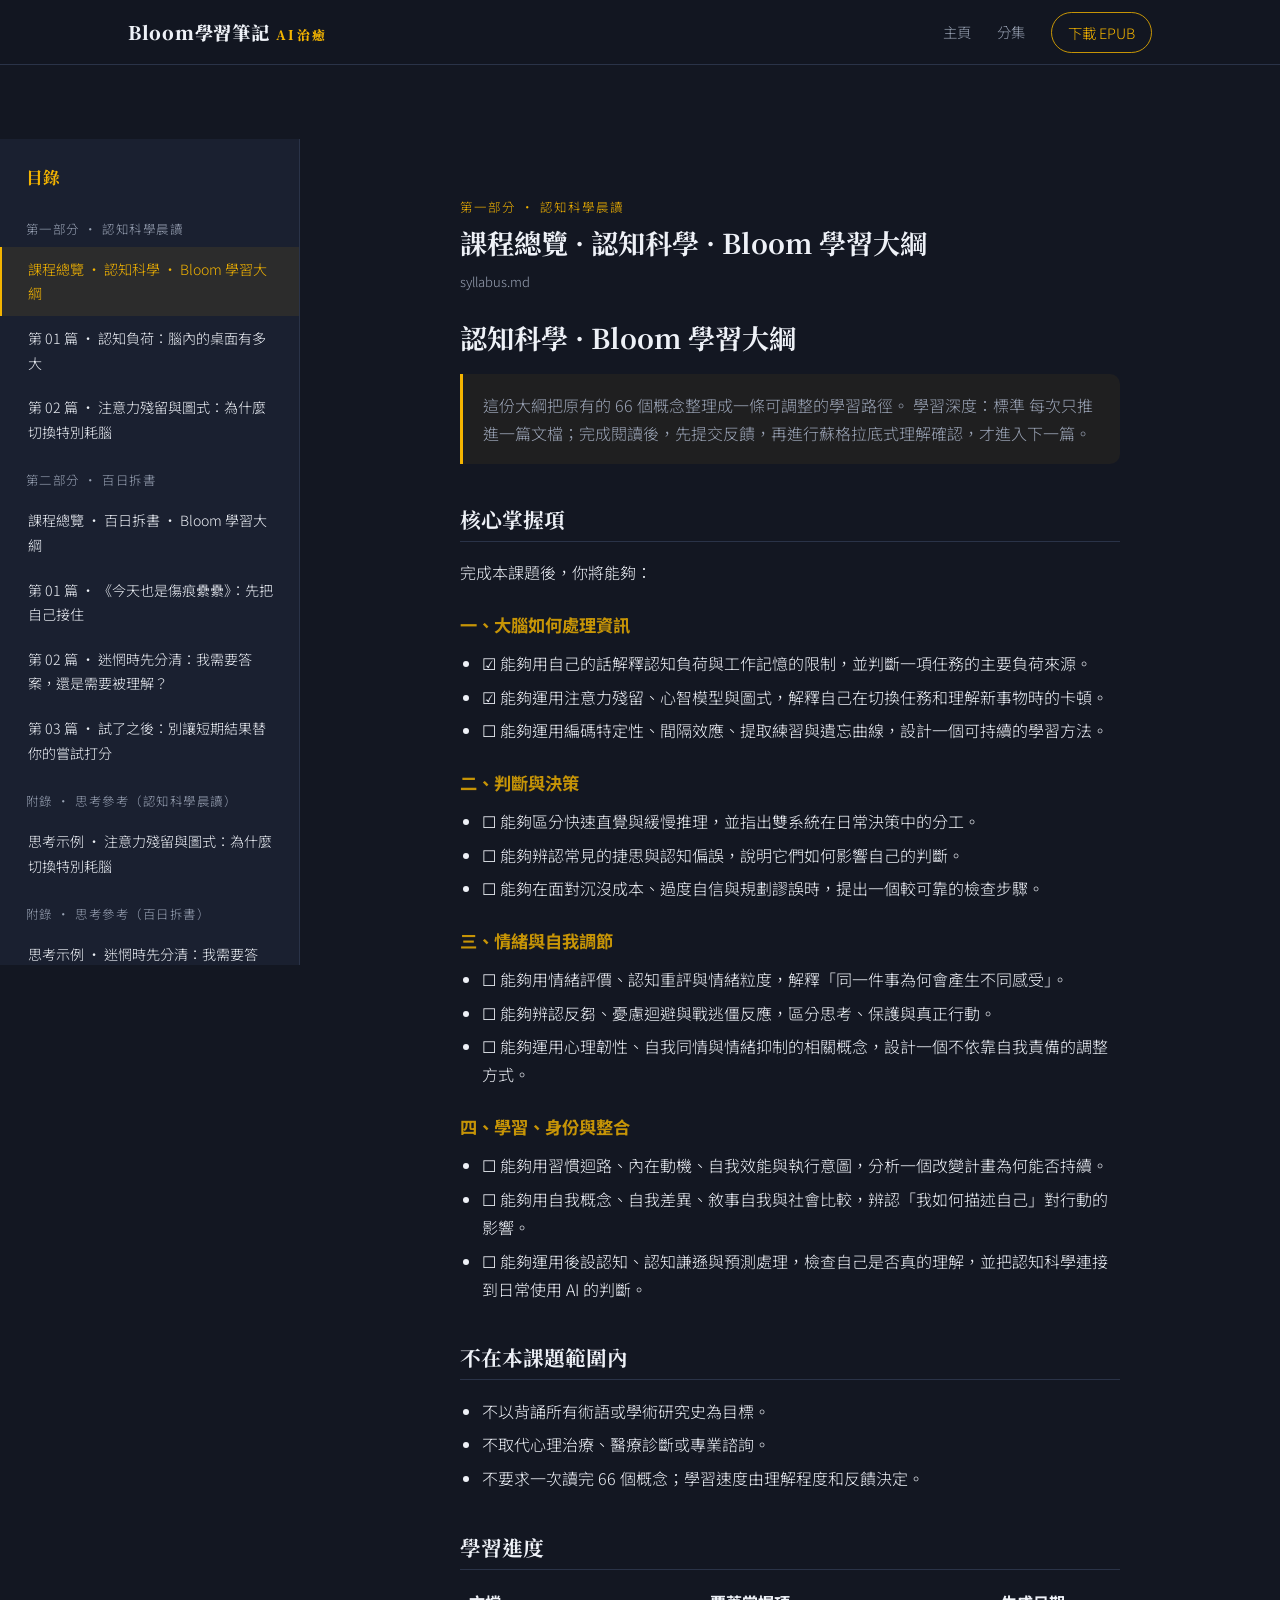
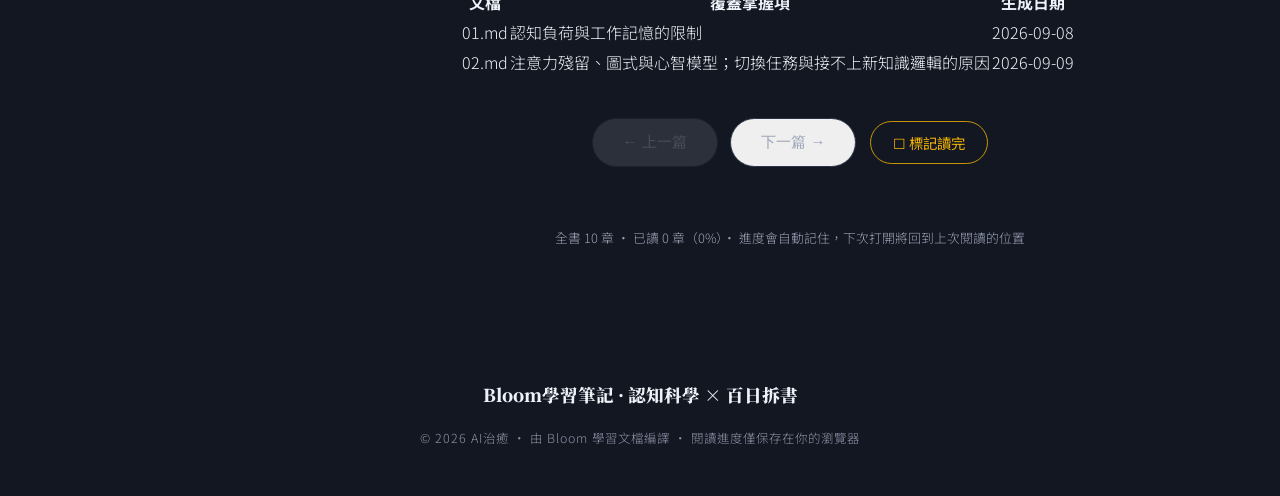
==== commit 2f705a00: "Update book (clean reader edition + brand title)" ====
--- a/book.html
+++ b/book.html
@@ -85,12 +85,12 @@
 <footer class="footer">
   <div class="wrap">
     <p class="foot-brand">Bloom學習筆記 · 認知科學 × 百日拆書</p>
-    <p class="foot-small">© 2026 AI治癒 · 由 Bloom 學習文檔編譯 · 進度只存在你自己嘅瀏覽器</p>
+    <p class="foot-small">© 2026 AI治癒 · 由 Bloom 學習文檔編譯 · 閱讀進度僅保存在你的瀏覽器</p>
   </div>
 </footer>
 
 <script>
-const BOOK = [{"id": "ch01", "part": "第一部分 · 認知科學晨讀", "part_id": "cogsci", "file": "syllabus.md", "label": "課程總覽", "title": "認知科學 · Bloom 學習大綱", "body": "<h1>認知科學 · Bloom 學習大綱</h1>\n<blockquote>\n<p>這份大綱把原有的 66 個概念整理成一條可調整的學習路徑。\n學習深度：標準\n每次只推進一篇文檔；完成閱讀後，先提交反饋，再進行蘇格拉底式理解確認，才進入下一篇。</p>\n</blockquote>\n<h2>核心掌握項</h2>\n<p>完成本課題後，你將能夠：</p>\n<h3>一、大腦如何處理資訊</h3>\n<ul>\n<li>☑ 能夠用自己的話解釋認知負荷與工作記憶的限制，並判斷一項任務的主要負荷來源。</li>\n<li>☑ 能夠運用注意力殘留、心智模型與圖式，解釋自己在切換任務和理解新事物時的卡頓。</li>\n<li>☐ 能夠運用編碼特定性、間隔效應、提取練習與遺忘曲線，設計一個可持續的學習方法。</li>\n</ul>\n<h3>二、判斷與決策</h3>\n<ul>\n<li>☐ 能夠區分快速直覺與緩慢推理，並指出雙系統在日常決策中的分工。</li>\n<li>☐ 能夠辨認常見的捷思與認知偏誤，說明它們如何影響自己的判斷。</li>\n<li>☐ 能夠在面對沉沒成本、過度自信與規劃謬誤時，提出一個較可靠的檢查步驟。</li>\n</ul>\n<h3>三、情緒與自我調節</h3>\n<ul>\n<li>☐ 能夠用情緒評價、認知重評與情緒粒度，解釋「同一件事為何會產生不同感受」。</li>\n<li>☐ 能夠辨認反芻、憂慮迴避與戰逃僵反應，區分思考、保護與真正行動。</li>\n<li>☐ 能夠運用心理韌性、自我同情與情緒抑制的相關概念，設計一個不依靠自我責備的調整方式。</li>\n</ul>\n<h3>四、學習、身份與整合</h3>\n<ul>\n<li>☐ 能夠用習慣迴路、內在動機、自我效能與執行意圖，分析一個改變計畫為何能否持續。</li>\n<li>☐ 能夠用自我概念、自我差異、敘事自我與社會比較，辨認「我如何描述自己」對行動的影響。</li>\n<li>☐ 能夠運用後設認知、認知謙遜與預測處理，檢查自己是否真的理解，並把認知科學連接到日常使用 AI 的判斷。</li>\n</ul>\n<h2>不在本課題範圍內</h2>\n<ul>\n<li>不以背誦所有術語或學術研究史為目標。</li>\n<li>不取代心理治療、醫療診斷或專業諮詢。</li>\n<li>不要求一次讀完 66 個概念；學習速度由理解程度和反饋決定。</li>\n</ul>\n<h2>學習進度</h2>\n<table>\n<thead>\n<tr>\n<th>文檔</th>\n<th>覆蓋掌握項</th>\n<th>生成日期</th>\n</tr>\n</thead>\n<tbody>\n<tr>\n<td>01.md</td>\n<td>認知負荷與工作記憶的限制</td>\n<td>2026-09-08</td>\n</tr>\n<tr>\n<td>02.md</td>\n<td>注意力殘留、圖式與心智模型；切換任務與接不上新知識邏輯的原因</td>\n<td>2026-09-09</td>\n</tr>\n</tbody>\n</table>\n<blockquote>\n<p>目前狀態：已完成第 01 篇的閱讀與理解確認；第二篇已建立，等待夜幽閱讀及提交反饋。</p>\n</blockquote>"}, {"id": "ch02", "part": "第一部分 · 認知科學晨讀", "part_id": "cogsci", "file": "01.md", "label": "第 01 篇", "title": "認知負荷：腦內的桌面有多大", "body": "<h1>01 · 認知負荷：腦內的桌面有多大</h1>\n<blockquote>\n<p>前置知識：無\n難度：入門\n預計閱讀時間：8–10 分鐘</p>\n</blockquote>\n<h2>正文內容</h2>\n<p>我們常常把「做不來」理解成能力不足：記性不好、意志力不夠、專注力太差。但有時候，真正發生的事情很簡單——<strong>同一時間放在腦中的東西太多了</strong>。</p>\n<p>這就是認知負荷。它指的是工作記憶在處理資訊、理解內容和作出判斷時所承受的負擔。工作記憶可以想像成腦內一張不大的書桌：桌面上能同時攤開的紙張有限。當紙張太多，新的資料不是沒有價值，而是沒有地方放。</p>\n<h3>三種負荷</h3>\n<p>可以把認知負荷分成三部分：</p>\n<ol>\n<li><strong>內在負荷</strong>：事情本身的複雜程度。例如第一次理解「認知負荷」時，需要同時分辨工作記憶、注意力和任務難度。</li>\n<li><strong>外在負荷</strong>：呈現方式帶來的額外負擔。例如頁面太亂、說明跳來跳去，會讓你花力氣找路，而不是理解內容。</li>\n<li><strong>促進學習的負荷</strong>：真正用來建立理解、整理關係和形成記憶的努力。這種努力不是越多越好，而是要用在正確的地方。</li>\n</ol>\n<h3>為什麼「再努力一點」有時沒有用</h3>\n<p>假設你一邊回覆工作訊息，一邊看一段教學影片，同時還記住待會要做的三件事。你可能會覺得自己不夠專心，於是要求自己「再努力一點」。但如果書桌已經堆滿紙張，再加力氣不會讓桌面變大；你需要做的，可能是先收起其中幾張紙。</p>\n<p>所以學習或工作卡住時，可以先問：</p>\n<ul>\n<li>我是真的不懂，還是同時處理太多事情？</li>\n<li>困難來自內容本身，還是來自混亂的呈現方式？</li>\n<li>我現在的努力，是在建立理解，還是在不停切換和找資料？</li>\n</ul>\n<h3>一個可立即使用的做法</h3>\n<p>下次準備開始一件重要的事，可以先做「三格清桌」：</p>\n<ul>\n<li><strong>現在只做什麼？</strong> 把主要任務寫成一句話。</li>\n<li><strong>暫時不處理什麼？</strong> 把會分走注意力的事情移到旁邊。</li>\n<li><strong>完成的最小證據是什麼？</strong> 例如不是「學會工作記憶」，而是「能用自己的例子解釋工作記憶為何有限」。</li>\n</ul>\n<p>這不是降低要求，而是把有限的認知資源用在真正重要的地方。當桌面清出一小塊空間，思考才有機會開始。</p>\n<h2>思考題</h2>\n<ol>\n<li>最近有沒有一件事，你一直以為自己「不夠努力」，但其實可能是同時處理了太多任務？請描述當時桌面上有哪些「紙張」。</li>\n<li>在「內在負荷、外在負荷、促進學習的負荷」之中，你覺得自己最常被哪一種拖住？為什麼？</li>\n<li>如果明天只能替一件事清出一小塊腦內空間，你會先移走什麼？</li>\n</ol>\n<h2>你的反饋</h2>\n<blockquote>\n<p>請在這裡寫下你的問題、感悟、不理解的地方，或你希望下一篇深入探討的方向。讀完後可以直接在對話中告訴我「我讀完了」，再附上你的回答或感受。</p>\n</blockquote>"}, {"id": "ch03", "part": "第一部分 · 認知科學晨讀", "part_id": "cogsci", "file": "02.md", "label": "第 02 篇", "title": "注意力殘留與圖式：為什麼切換特別耗腦", "body": "<h1>02 · 注意力殘留與圖式：為什麼切換特別耗腦</h1>\n<blockquote>\n<p>前置知識：讀過 01（認知負荷與工作記憶）\n難度：入門–進階\n預計閱讀時間：10–12 分鐘</p>\n</blockquote>\n<hr/>\n<h2>上一篇思考題復盤</h2>\n<blockquote>\n<p>📝 本模組評估你對上一篇思考題的回答，並給出必要的解析。</p>\n</blockquote>\n<h3>你的回答評估</h3>\n<p><strong>第 1 題：✅ 找到了真實的例子。</strong></p>\n<p>你說最近學新知識時，常常發現腦接不上知識背後的邏輯，而你的解釋是：工作上太多東西要記，工作記憶已經沒有位置放新的東西。這正是認知負荷理論想說的重點——理解卡住，未必是能力問題，而是桌面已經攤滿了紙。</p>\n<p><strong>第 2 題：✅ 判斷正確，而且有具體證據。</strong></p>\n<p>你選了<strong>外在負荷</strong>：工作上資訊分散，要不停跳來跳去、在腦內重新整理，甚至有一部分記憶是重複的。這個判斷很準。「跳來跳去」本身就是外在負荷最典型的來源——力氣花在找路和重新組裝，而不是理解本身。而你注意到「重複性」也很敏銳：同一件事在不同地方以不同形式出現，每一次都要重新佔用一次桌面。</p>\n<p><strong>第 3 題：✅ 答案明確，而且藏著一個重要訊息。</strong></p>\n<p>你選擇先清走「工作上的部分記憶」，整理之後騰出空間，放你真正想放進腦裡的東西——「總之，不是工作這樣東西」。這句話值得留意：當你說想為自己保留一塊腦內空間時，你清楚知道現在那塊空間被什麼佔著。</p>\n<h3>正確答案</h3>\n<p><strong>第 1 題：</strong> 核心在於分清「不懂」和「沒有空間懂」。工作記憶有限，當它被工作任務佔滿，新知識即使有價值，也沒有位置被處理。解法不是加壓「再努力」，而是先減少同時攤開的紙張。</p>\n<p><strong>第 2 題：</strong> 外在負荷最常拖住「資訊分散、需要頻繁切換」的人。內在負荷來自事情本身複雜；外在負荷來自呈現和組織方式。前者要靠拆解，後者要靠整理。</p>\n<p><strong>第 3 題：</strong> 「三格清桌」的用法是：只做一件事、暫時放下其他、定義完成的最小證據。你的答案方向正確，下一篇會補一個關鍵技術——如何讓被放下的事情，不再自動爬回桌面。</p>\n<hr/>\n<h2>??? 解答</h2>\n<blockquote>\n<p>💬 上一篇中沒有 <code>???</code> 或 <code>？？？</code> 標註，直接進入新內容。</p>\n</blockquote>\n<hr/>\n<h2>正文內容</h2>\n<p>上一篇說工作記憶像一張小書桌。這一篇要回答你反饋裡真正碰到的兩個問題：</p>\n<ol>\n<li>為什麼<strong>跳來跳去</strong>那麼耗腦？</li>\n<li>為什麼新知識的<strong>背後邏輯</strong>有時接不上？</li>\n</ol>\n<h3>一、注意力殘留：切換之後，腦還留在上一件事</h3>\n<p>研究任務切換的學者 Sophie Leroy 發現了一個現象，叫做<strong>注意力殘留（attention residue）</strong>：</p>\n<blockquote>\n<p>當你從任務 A 切換到任務 B，你的注意力並沒有完全跟過來——有一部分仍然掛在 A 上面：未完成的部分、剛才沒回的訊息、還沒確認的細節。</p>\n</blockquote>\n<p>這解釋了你說的「跳嚟跳去」為什麼特別累。每一次切換，你不是只做眼前這件事，而是同時背著上一件事的殘影。切換五次，等於五個殘影疊在桌面上。外在負荷之所以重，不只是因為資訊多，而是因為<strong>每一次跳動都留下殘留物</strong>，而工作記憶從來沒有真正清空過。</p>\n<p>這也說明了為什麼「同時處理」往往比「一次一件」慢很多——不是道德勸說，是殘留物在實際扣掉你的可用空間。</p>\n<h3>二、圖式：腦內的打包系統</h3>\n<p>第二個概念是<strong>圖式（schema）</strong>。</p>\n<p>圖式是腦內的「打包檔案」：把一堆零散的資訊，捆成一個有結構的整體，讓你只需要記住檔案名，而不是每一張紙。</p>\n<ul>\n<li>新手面對一個情境，看到的是十幾條散亂的資訊，每一條都要佔用工作記憶。</li>\n<li>熟手看到同一情境，腦中自動浮出一個圖式，十幾條資訊已經打包成兩三個「資料夾」，桌面幾乎是空的。</li>\n</ul>\n<p>這就是為什麼同一份工作，做了幾年的人覺得輕鬆，新手卻覺得每一分鐘都在燒腦：不是熟手記性更好，而是他的腦裡已經建好了圖式，很多東西不再需要逐項記。</p>\n<h3>三、為什麼新知識的「背後邏輯」接不上</h3>\n<p>把兩個概念合起來，你反饋裡那個現象就有了解釋。</p>\n<p>學新東西時感覺「接不上背後的邏輯」，通常是因為：</p>\n<ul>\n<li>你腦中還<strong>沒有這個領域的圖式</strong>，所以每一個新概念都是散裝的，全部都要自己佔桌面；</li>\n<li>同時，工作上的事情留下<strong>注意力殘留</strong>，本來就不多的空間再被打折。</li>\n</ul>\n<p>散裝概念 + 折扣後的桌面 = 邏輯接不上。這不是你理解力不夠，是兩邊同時收走了你的資源。</p>\n<h3>四、對應的做法</h3>\n<p><strong>給注意力殘留：斷點備忘。</strong> 每次被迫離開一件事之前，花三十秒寫下「現在做到哪裡、下一步是什麼」。寫下來的動作，等於告訴腦：這件事已經有檔案了，不用繼續掛在桌上。殘留未必完全消失，但會明顯減輕。</p>\n<p><strong>給散裝概念：先搭骨架，再填細節。</strong> 學新領域時，先花一點時間搞清楚它的整體結構——這個領域大概分幾塊、我在學的是其中哪一塊。有了骨架，之後每個新概念都有一個「資料夾」可以放，不再散裝。這也是為什麼這門課一直先給你大綱，才進入每一篇。</p>\n<p><strong>給重複性記憶：外部容器。</strong> 你提到工作記憶裡有不少重複的東西。凡是會重複出現的資訊（待辦、流程、帳目節點），都適合放到一個固定的地方——清單、筆記、表格。腦用來理解和判斷，不用來反覆存放同樣的內容。這正是上一篇「三格清桌」的延伸：放出去的紙，要有一個固定的地方接住，不然它會自己爬回來。</p>\n<h3>小結</h3>\n<ul>\n<li>切換的代價不是零——<strong>注意力殘留</strong>讓你每次都背著上一件事。</li>\n<li><strong>圖式</strong>決定一件事佔多少桌面：沒有圖式就是散裝，有圖式就是打包。</li>\n<li>學新知識接不上邏輯，多半是「散裝概念」碰上「殘留打折的桌面」。</li>\n<li>對策：斷點備忘減殘留、先搭骨架建圖式、外部容器接住重複的東西。</li>\n</ul>\n<h2>思考題</h2>\n<ol>\n<li>你工作裡最常「跳來跳去」的是哪兩三件事？如果每次切換前寫三十秒斷點備忘，你估哪一次的切換最值得先做？</li>\n<li>在你熟悉的領域（例如補習行的運作），你能指出一個已經形成的圖式嗎——即是新手要逐項記、你看一眼就懂的那種打包？</li>\n<li>你說想把工作以外的東西放進腦裡。用「骨架」的角度看：你想為哪一個興趣或方向，先搭一個小小的圖式骨架？</li>\n</ol>\n<h2>你的反饋</h2>\n<blockquote>\n<p>請在這裡寫下你的問題、感悟、不理解的地方，或你希望下一篇深入探討的方向。讀完後可以直接在對話中告訴我「我讀完了」，再附上你的回答或感受。</p>\n</blockquote>"}, {"id": "ch04", "part": "第二部分 · 百日拆書", "part_id": "bairi", "file": "syllabus.md", "label": "課程總覽", "title": "百日拆書 · Bloom 學習大綱", "body": "<h1>百日拆書 · Bloom 學習大綱</h1>\n<blockquote>\n<p>這份大綱把原有的 100 本書單整理成十個主題模組。\n學習深度：標準\n這是一套以拆解、對話和遷移為主的閱讀課程，不要求先逐本讀完原書；每次只推進一篇文檔，閱讀後先提交反饋，再進行蘇格拉底式理解確認。</p>\n</blockquote>\n<h2>核心掌握項</h2>\n<p>完成本課題後，你將能夠：</p>\n<h3>一、先把自己接住</h3>\n<ul>\n<li>☑ 能夠從療癒性圖文書和生活故事中辨認「被看見、被接住」對自我理解的作用。</li>\n</ul>\n<h3>二、認識自己</h3>\n<ul>\n<li>☐ 能夠比較不同心理學作品如何解釋自卑、情緒、選擇與自我接納。</li>\n</ul>\n<h3>三、看見系統</h3>\n<ul>\n<li>☐ 能夠用行為經濟、統計與系統思考的概念，辨認個人選擇背後的環境力量。</li>\n</ul>\n<h3>四、人性與陰影</h3>\n<ul>\n<li>☐ 能夠透過文學人物和敘事，觀察人在壓力、孤獨與關係中的選擇，而不急於貼標籤。</li>\n</ul>\n<h3>五、時間與歷史</h3>\n<ul>\n<li>☐ 能夠把個人的困惑放回歷史、社會與生命有限性的尺度中重新理解。</li>\n</ul>\n<h3>六、語言與敘事</h3>\n<ul>\n<li>☐ 能夠辨認語言和故事如何塑造一個人的自我形象與世界觀。</li>\n</ul>\n<h3>七、科學與邊界</h3>\n<ul>\n<li>☐ 能夠用通俗的科學框架理解自然、身體、宇宙及知識的限制。</li>\n</ul>\n<h3>八、自我與關係</h3>\n<ul>\n<li>☐ 能夠把依附、愛、溝通與界線等概念轉化為可觀察的相處選擇。</li>\n</ul>\n<h3>九、未來與選擇</h3>\n<ul>\n<li>☐ 能夠在不確定環境中區分真正重要的選擇、可承受的風險與不必要的焦慮。</li>\n</ul>\n<h3>十、回到自己</h3>\n<ul>\n<li>☐ 能夠把前面各模組的洞見整合成一套更貼近自己的生活原則，而不是照抄任何一本書的答案。</li>\n</ul>\n<h2>不在本課題範圍內</h2>\n<ul>\n<li>不逐章複製或替代原書內容；文檔會以原創拆解、概念整理和生活連接為主。</li>\n<li>不要求完成所有原書的閱讀，亦不以閱讀數量作為成績。</li>\n<li>不把任何一本書當成唯一正確答案；不同作品之間的矛盾會保留給你思考。</li>\n</ul>\n<h2>學習進度</h2>\n<table>\n<thead>\n<tr>\n<th>文檔</th>\n<th>覆蓋掌握項</th>\n<th>生成日期</th>\n</tr>\n</thead>\n<tbody>\n<tr>\n<td>01.md</td>\n<td>從療癒性圖文書辨認被接住與自我理解的關係</td>\n<td>2026-09-08</td>\n</tr>\n<tr>\n<td>02.md</td>\n<td>分辨被看見、看清問題與自行作出選擇的需要；把迷惘拆成可承受的下一步</td>\n<td>2026-09-09</td>\n</tr>\n<tr>\n<td>03.md</td>\n<td>用領先指標評價早期試驗；區分學習目標與表現目標；以自我接納回應結果焦慮</td>\n<td>2026-09-09</td>\n</tr>\n</tbody>\n</table>\n<blockquote>\n<p>目前狀態：已完成第 01–02 篇的閱讀與理解確認；第三篇已建立，等待夜幽閱讀及提交反饋。</p>\n</blockquote>"}, {"id": "ch05", "part": "第二部分 · 百日拆書", "part_id": "bairi", "file": "01.md", "label": "第 01 篇", "title": "《今天也是傷痕纍纍》：先把自己接住", "body": "<h1>01 ·《今天也是傷痕纍纍》：先把自己接住</h1>\n<blockquote>\n<p>前置知識：無\n難度：入門\n預計閱讀時間：8–10 分鐘</p>\n</blockquote>\n<h2>正文內容</h2>\n<p>很多關於成長的內容，一開始就要求我們改變：變得積極、變得自律、變得更有勇氣。但有一類書不急著把人推向下一步，而是先承認一件事——<strong>有些日子，本身已經很辛苦了</strong>。</p>\n<p>《今天也是傷痕纍纍》最適合作為這條共讀路線的起點，不是因為它提供一套完整方法，而是因為它先做了一件重要的事：把那些通常會被我們藏起來的疲累、失望、委屈和狼狽，放到畫面與文字裡，讓它們可以被看見。</p>\n<h3>「被接住」不是被說服</h3>\n<p>當一個人很累時，「你要加油」未必真的有用。那句話可能沒有錯，但它太快越過了當下的感受。被接住比較像是：有人先承認你現在確實不容易，不要求你立刻證明自己仍然有用、仍然積極、仍然能夠振作。</p>\n<p>這裡有一個細微差別：</p>\n<ul>\n<li><strong>被說服</strong>：你應該想開一點，事情沒有那麼糟。</li>\n<li><strong>被接住</strong>：我看見你現在真的很累，這份累不需要先被辯解。</li>\n</ul>\n<p>前者急著改變你的看法，後者先讓你不用獨自承受自己的看法。當一個人不再需要花力氣掩飾「我其實撐得很辛苦」，才可能慢慢有餘力去想下一步。</p>\n<h3>療癒不是把傷痕抹掉</h3>\n<p>「療癒」很容易被理解成恢復成一個沒有問題的人。但更貼近生活的理解是：你仍然知道自己受過傷，卻不再需要把所有傷痕都當成失敗證據。</p>\n<p>一幅插畫、一句簡短的文字，之所以可能令人停下來，不一定是因為它說出了多麼深奧的道理，而是因為它替某種說不清楚的感受留了位置。你看到它時，可能會產生一種：「原來不只有我這樣。」</p>\n<p>這種共鳴不能替你解決生活，但它可以把孤單從「只有我不行」改成「這是一種人會經歷的狀態」。兩者都仍然辛苦，後者卻多了一點可以呼吸的空間。</p>\n<h3>為什麼從「接住自己」開始</h3>\n<p>如果一個人一開始就把自己當成需要修理的問題，所有改變都可能變成新的自我責備：今天沒有做到，就證明自己又失敗了；明明知道道理，卻還是難過，就證明自己不夠成熟。</p>\n<p>先接住自己，並不等於放棄改變。它只是把順序調整為：</p>\n<blockquote>\n<p>先承認我正在經歷什麼，再決定我想往哪裡走。</p>\n</blockquote>\n<p>這也是百日拆書的第一個入口。這裡不急著問「這本書教了我什麼」，而先問：「哪些感受終於有一個位置可以放下？」答案未必要漂亮，也不需要立即變成行動。</p>\n<h2>思考題</h2>\n<ol>\n<li>你最近有沒有一個時刻，最需要的不是建議，而是有人承認「這真的很累」？</li>\n<li>對你來說，「被接住」和「被鼓勵」有什麼不同？請用一個生活例子說明。</li>\n<li>如果今天不要求自己立刻變好，你會想先替哪一種感受留一個位置？</li>\n</ol>\n<h2>你的反饋</h2>\n<blockquote>\n<p>請在這裡寫下你的問題、感悟、不理解的地方，或你希望下一篇深入探討的方向。讀完後可以直接在對話中告訴我「我讀完了」，再附上你的回答或感受。</p>\n</blockquote>"}, {"id": "ch06", "part": "第二部分 · 百日拆書", "part_id": "bairi", "file": "02.md", "label": "第 02 篇", "title": "迷惘時先分清：我需要答案，還是需要被理解？", "body": "<h1>02 · 迷惘時先分清：我需要答案，還是需要被理解？</h1>\n<blockquote>\n<p>前置知識：能辨認自己的當下感受，並回顧一個最近的生活情境\n難度：入門\n預計閱讀時間：10–12 分鐘</p>\n</blockquote>\n<hr/>\n<h2>上一篇思考題復盤</h2>\n<blockquote>\n<p>📝 本模組評估你對上一篇思考題的回答，並給出必要的解析。</p>\n</blockquote>\n<h3>你的回答評估</h3>\n<p><strong>第 1 題：✅ 具體而且抓到重點。</strong></p>\n<p>你用自己問女朋友「應不應該做這件事」的情境作例子，並留意到她沒有急著替你下決定，而是用「不如試吓先啦」承認你當下的處境。這正好說明了：有時候，一句話的作用不是提供答案，而是讓人知道自己不用獨自面對不確定。</p>\n<p><strong>第 2 題：✅ 分辨得很清楚。</strong></p>\n<p>你指出，鼓勵自己其實也可以做到；但當一件事是第一次做、自己沒有方向感時，你需要的是有人明白你的處境。這個分別很重要：鼓勵通常把人推向行動，理解則先讓人不用急著證明自己已經準備好。</p>\n<p><strong>第 3 題：✅ 能夠替感受留下位置。</strong></p>\n<p>你選擇了「孤單感」，而且連接到自己一直不自覺壓抑負面情緒的經驗。這不是把孤單解釋成一個需要立刻消除的問題，而是先承認它確實存在，讓它可以被看見。</p>\n<h3>正確答案</h3>\n<p><strong>第 1 題：最近有沒有一個時刻，最需要的不是建議，而是有人承認「這真的很累」？</strong></p>\n<p>你的例子是：當你對下一步感到懷疑，問女朋友應不應該去做某件事時，她回應「不如試吓先啦」。這個回答沒有否定你的煩惱，也沒有假裝事情很簡單；它先承認你正處於沒有方向感的狀態。</p>\n<p><strong>第 2 題：對你來說，「被接住」和「被鼓勵」有什麼不同？</strong></p>\n<p>你的理解是：鼓勵自己未必需要依靠別人，但第一次做一件事時，因為缺少方向而感到不安，便會需要有人明白自己的處境。被鼓勵比較像獲得推動力；被接住則像是有人先陪你站在原地，確認你現在的感受並不奇怪。</p>\n<p><strong>第 3 題：如果今天不要求自己立刻變好，你會想先替哪一種感受留一個位置？</strong></p>\n<p>你選擇了孤單感。這個答案沒有要求自己馬上變得不孤單，而是先承認：有些時候，即使身邊有人，自己仍可能因為不想或不懂得表達負面情緒，而感到孤單。這正是「替感受留位置」的意思。</p>\n<hr/>\n<h2>??? 解答</h2>\n<blockquote>\n<p>💬 上一篇中沒有 <code>???</code> 或 <code>？？？</code> 標註，直接進入新內容。</p>\n</blockquote>\n<hr/>\n<h2>正文內容</h2>\n<p>你提到一個很細緻的分別：<strong>你未必缺少鼓勵，而是第一次面對某件事時，缺少一點方向感，也希望有人明白你的處境。</strong></p>\n<p>這表示「我應不應該做？」這句問題入面，可能同時混合了三種需要：</p>\n<h3>一、我想先被看見</h3>\n<p>這是情緒層面的需要。你可能不是要對方解釋人生，而是希望對方知道，你現在確實有懷疑、害怕、孤單，或者不知道怎樣開始。</p>\n<p>「我明白你點解會咁諗」有時比「你要有信心」更有用，因為前一句沒有要求你先改變感受。</p>\n<h3>二、我想有人幫我看清楚</h3>\n<p>這是理解層面的需要。當一件事是第一次做，你未必是不敢做，而是不知道自己還缺少甚麼資料：</p>\n<ul>\n<li>我真正不清楚的是做法，還是結果？</li>\n<li>我擔心的是失敗，還是別人怎樣看我？</li>\n<li>我是沒有方向，還是其實有方向，只是不敢承認自己想要甚麼？</li>\n</ul>\n<p>這些問題不是用一句「加油」就能解決的。有人願意聽你把混亂說出來，本身已經可以幫你把腦中的一團線攤開一點。</p>\n<h3>三、我需要自己作出選擇</h3>\n<p>這是行動層面的需要。別人可以理解你、陪你分析，甚至說「不如試吓先啦」，但最後仍然要由你決定：這件事值不值得你用時間、力氣和風險去試。</p>\n<p>因此，「被理解」不等於把決定交給別人。比較健康的順序可能是：</p>\n<blockquote>\n<p>先讓感受被看見，再把問題看清楚，最後由自己選擇下一步。</p>\n</blockquote>\n<h3>負面情緒不是命令，而是訊號</h3>\n<p>你提到自己因為原生家庭的原因，不知不覺間會壓抑負面情緒。這裡可以先分清兩件事：</p>\n<ul>\n<li><strong>情緒是訊號</strong>：它告訴你某些事情正在影響你，例如孤單、受壓、害怕失去，或者覺得自己沒有被理解。</li>\n<li><strong>情緒不是命令</strong>：感到害怕，不代表你一定不能做；感到孤單，也不代表你一定要立即找人填補它。</li>\n</ul>\n<p>如果情緒一出現就被壓回去，你可能只剩下一句模糊的「我好煩」或「我唔知點算」。當你願意替它命名，便多了一點選擇空間：我現在感到的是孤單，還是害怕？我需要的是陪伴、資料，還是一個可以試錯的開始？</p>\n<h3>把「試吓先」變成一個可承受的試驗</h3>\n<p>「試吓先」不等於不經思考地衝出去，也不等於保證一定成功。它可以是一個<strong>可逆、細小、能夠取得新資料的行動</strong>。</p>\n<p>例如，不要直接問自己「我應不應該轉換整條人生方向」，可以先問：</p>\n<ul>\n<li>我能不能先花一個晚上了解這件事的實際要求？</li>\n<li>我能不能先做一個最小版本，而不是一次過承擔全部結果？</li>\n<li>我能不能先設定一個檢查時間，試過之後再決定是否繼續？</li>\n</ul>\n<p>這樣做不是逃避選擇，而是把一個太大的問題，拆成自己目前有能力承受的下一步。方向感有時不是坐在原地想很久才出現，而是在一個小型試驗之後，從新得到的資料裡慢慢形成。</p>\n<h3>一個「迷惘四格」</h3>\n<p>下次你發現自己又在問「我應不應該做」，可以先寫四句：</p>\n<ol>\n<li><strong>我現在感受到：</strong> ______</li>\n<li><strong>我最擔心的是：</strong> ______</li>\n<li><strong>我還缺少的資料是：</strong> ______</li>\n<li><strong>我可以承受的最小試驗是：</strong> ______</li>\n</ol>\n<p>第一句不是要你分析自己，而是讓情緒有名字；第二句幫你分辨真正的風險；第三句把「沒有方向」轉成可以查清楚的問題；第四句則讓行動不必一次大到足以嚇退自己。</p>\n<p>你女朋友那句「不如試吓先啦」，未必是在替你保證結果。它比較像是向你表示：你不用先變得完全確定，才有資格開始。至於要試到哪裡、何時停下來、之後是否繼續，仍然可以由你慢慢決定。</p>\n<h2>思考題</h2>\n<ol>\n<li>下一次你問別人「我應不應該做」，你覺得自己當刻最需要的是：被看見、看清問題，還是幫助自己作決定？為甚麼？</li>\n<li>對你來說，「孤單感」出現時，甚麼情況會令它變得更重？甚麼又會讓你感到自己被明白，而不是被催促？</li>\n<li>請選一件你最近感到迷惘的事，嘗試用「迷惘四格」寫出一個可以承受的最小試驗。</li>\n</ol>\n<h2>你的反饋</h2>\n<blockquote>\n<p>請在這裡寫下你的問題、感悟、不理解的地方，或你希望下一篇深入探討的方向。讀完後可以直接在對話中告訴我「我讀完了」，再附上你的回答或感受。</p>\n</blockquote>"}, {"id": "ch07", "part": "第二部分 · 百日拆書", "part_id": "bairi", "file": "03.md", "label": "第 03 篇", "title": "試了之後：別讓短期結果替你的嘗試打分", "body": "<h1>03 · 試了之後：別讓短期結果替你的嘗試打分</h1>\n<blockquote>\n<p>前置知識：讀過 01、02 兩篇；有「迷惘四格」的使用經驗\n難度：入門–進階\n預計閱讀時間：10–12 分鐘</p>\n</blockquote>\n<hr/>\n<h2>上一篇思考題復盤</h2>\n<blockquote>\n<p>📝 本模組評估你對上一篇思考題的回答，並給出必要的解析。</p>\n</blockquote>\n<h3>你的回答評估</h3>\n<p><strong>第 1 題：✅ 非常清晰，而且比上一篇再進一步。</strong></p>\n<p>你說下次問人「我應不應該做」時，最需要的是有人幫你一起整理思緒，然後<strong>幫助你自己</strong>做決定，並且特別補了一句「決定權會留返喺我自己度」。這正是上一篇說的三種需要被整合的樣子：把別人當作梳理問題的幫手，而不是把決定外包出去。你還補充了原因——一個人想事情不會全面，需要第二個角度。這個理解完全到位。</p>\n<p><strong>第 2 題：✅ 對孤單感的觀察很準。</strong></p>\n<p>你指出孤單感在「不被人了解」的時候會更強烈，而且具體說出了你需要的了解是哪一種：對方真的了解過你在做什麼、知道你想這樣做的原因、並且會陪住你一齊做。這裡有一個值得記住的洞察——孤單往往不是因為身邊沒有人，而是因為沒有人真正走進過你正在做的事。你說得很準：「那樣會令到我覺得我是被人明白的，而不是只是孤單一人、在自言自語。」</p>\n<p><strong>第 3 題：✅ 敢於套用到自己身上，這是這格練習最好的用法。</strong></p>\n<p>你把「迷惘四格」直接用在自己身上：</p>\n<ol>\n<li>我現在感受到：迷茫。</li>\n<li>我最擔心的是：會太在意短時間內的結果。</li>\n<li>我還缺少的資料是：不清楚應該向哪個方向邁進。</li>\n<li>我可以承受的最小試驗是：先開一個賬號，試行兩三個月，看成果怎樣。</li>\n</ol>\n<p>四格都填得出來，說明你已經可以把「好煩、唔知點算」拆成看得見的問題。第 2 格尤其有價值——你預先知道自己容易在意的不是事情本身，而是結果的快慢。這正是本篇要處理的主題。</p>\n<h3>正確答案</h3>\n<p>這些題目沒有標準答案，你的回答已經達到練習目的。唯一值得補充的是第 3 格的用法：當「缺少的方向」寫出來之後，下一步通常不是立刻想通「方向是什麼」，而是列出「可以去哪裡取得這個資料」。方向感很多時候是資料問題，不是意志力問題。</p>\n<hr/>\n<h2>??? 解答</h2>\n<blockquote>\n<p>💬 上一篇中沒有 <code>???</code> 或 <code>？？？</code> 標註，直接進入新內容。</p>\n</blockquote>\n<hr/>\n<h2>正文內容</h2>\n<p>你在四格裡寫下了一個非常誠實的擔心：<strong>「會太在意短時間內的結果。」</strong></p>\n<p>這句話值得單獨拿出來講。因為一個「試行兩三個月」的計畫，最大的風險往往不是事情太難，而是中途檢查的時候——成果還沒長出來，你先把自己判了刑：果然不行、果然是我不夠好。這一篇就來拆這個風險。</p>\n<h3>兩三個月的「成果」，多數是滯後指標</h3>\n<p>可以把測量分成兩種：</p>\n<ul>\n<li><strong>滯後指標（Lagging Indicators）</strong>：最終呈現的結果，例如收入、粉絲數、有沒有人買帳。它們由大量累積造成，而且天生<strong>來得慢</strong>。</li>\n<li><strong>領先指標（Leading Indicators）</strong>：可以每天或每週統計的過程量，例如投出了多少次、寫了多少篇、跟多少人聊過、學到了什麼之前不知道的東西。</li>\n</ul>\n<p>兩三個月的時間，滯後指標通常還在「沉澱期」，看不出什麼。如果你在這個階段用它評分，你量的其實不是這件事的潛力，而是時間還沒到。真正該在早期看的是領先指標：我有沒有持續做？我做出來的東西有沒有比上一次好？我的判斷有沒有因為實作而改變？</p>\n<p>一個簡單的檢查句：</p>\n<blockquote>\n<p>「這個月的我，有沒有比上個月的我多知道一些東西？」</p>\n</blockquote>\n<p>如果有，試驗就在產出，即使外面的成果還沒顯現。</p>\n<h3>為什麼結果會那麼刺痛：自我價值綁上了成績單</h3>\n<p>「太在意結果」通常不是性格缺陷，而是一個綁定錯誤：把「我做得好不好」和「我是不是一個夠好的人」綁在了一起。結果不好，就變成我不夠好——這才是最痛的部分。</p>\n<p>心理學家 Carol Dweck 對此有一個經典區分：</p>\n<ul>\n<li><strong>表現目標（Performance Goal）</strong>：證明自己有能力。一旦遇到可能失敗的情境，就會想逃避，因為失敗會威脅到自我評價。</li>\n<li><strong>學習目標（Learning Goal）</strong>：讓自己變得更有能力。失敗只是資料，不是審判。</li>\n</ul>\n<p>第一次做一件事，本能上很容易設成表現目標——因為你在向自己證明「我也可以」。但兩三個月的新嘗試，本質上只可能是學習目標的階段：你還在收集資料，還沒到能證明什麼的時候。提前用證明的標準考自己，就像考試第二天就要求放榜。</p>\n<h3>用阿德勒的方式接住結果：《被討厭的勇氣》裡的自我接納</h3>\n<p>你可能記得，這個概念跟你自己做過的 podcast 主題是同一棵樹。阿德勒心理學講的<strong>自我接納（self-acceptance）</strong>，不是「接認命、不用努力」，而是：</p>\n<blockquote>\n<p>接受「现在的自己」，然後在這個基礎上，決定能做什麼。</p>\n</blockquote>\n<p>它跟自我肯定不同：自我肯定是對著鏡子說「我很行」，明明做不到還暗示自己可以；自我接納是誠實承認「我現在就是剛起步、成果還看不出來」，然後問「在這個起點上，下一步能做什麼」。</p>\n<p>用在你的試驗上就是：兩三個月後如果成果不好，那是一個<strong>關於方法的資料點</strong>，不是一個<strong>關於你價值的判決</strong>。方法可以換、可以調，判決卻會讓人不敢再試。你要保護的，正是「還敢再試」這個東西。</p>\n<h3>給試驗預先寫一份「評分標準」</h3>\n<p>最實用的一步：在開始之前，先把「三個月後我會用什麼標準評這次試驗」寫下來。因為中途的你不冷靜，開始前的你相對客觀。</p>\n<p>例如你可以這樣寫（例子，請按你自己的情況改）：</p>\n<ol>\n<li><strong>投入度</strong>：我是否維持了預期的頻率？（而不是：有沒有爆）</li>\n<li><strong>能力增量</strong>：我學會了哪些之前不會的東西？</li>\n<li><strong>訊號</strong>：有沒有出現任何一點點反應——哪怕很小、很慢？</li>\n<li><strong>意願</strong>：三個月後，我是「不想做了」，還是「想換個做法繼續」？</li>\n</ol>\n<p>注意這四條全是領先指標加上主觀意願，沒有一條是「成果好不好」。到檢查日那天，你先回答這四條，再看外面的結果——而且看的時候提醒自己：那只是第一個數據點，不是曲線的全貌。</p>\n<p>還有一個小技巧，把「放棄」跟「調整」分開：如果結論是換方法但繼續做，那叫迭代，不叫失敗。只有「徹底不做了，而且因為覺得自己不行」才是試驗真正輸掉的方式。</p>\n<h3>回到你寫的那格</h3>\n<p>你寫的最小試驗是：先開一個賬號，試行兩三個月，看成果怎樣。這已經是一個很小、可承受的開始。本篇想加的只是兩個改動：</p>\n<ul>\n<li>把「看成果」改成「看四條預先寫好的標準＋成果當參考」。</li>\n<li>在日曆上先寫好檢查日期。中途想放棄或想自責時，回答一句：「檢查日還沒到，現在的判決無效。」</li>\n</ul>\n<p>方向不是想出來的，是試出來再修出來的。你已經把問題縮到「兩三個月」這麼小了，剩下的，是讓自己在這兩三個月裡不被尚未到來的結果嚇退。</p>\n<h2>思考題</h2>\n<ol>\n<li>如果三個月後檢查，你認為自己最容易用哪句話攻擊自己？（例如「果然我三分鐘熱度」）預先寫下來，然後想想：這句話是資料，還是判決？</li>\n<li>對你想做的這件事，你認為什麼才是最誠實的領先指標——你自己每星期真做得到、又能反映投入的那些量？</li>\n<li>「被人了解地做一件事」對你很重要。這次試驗裡，你打算讓誰（包括我）在過程中看著它？打算多久讓對方看一次？</li>\n</ol>\n<h2>你的反饋</h2>\n<blockquote>\n<p>請在這裡寫下你的問題、感悟、不理解的地方，或你希望下一篇深入探討的方向。讀完後可以直接在對話中告訴我「我讀完了」，再附上你的回答或感受。</p>\n</blockquote>"}];
+const BOOK = [{"id": "ch01", "part": "第一部分 · 認知科學晨讀", "part_id": "cogsci", "file": "syllabus.md", "label": "課程總覽", "title": "認知科學 · Bloom 學習大綱", "body": "<h1>認知科學 · Bloom 學習大綱</h1>\n<blockquote>\n<p>這份大綱把原有的 66 個概念整理成一條可調整的學習路徑。\n學習深度：標準\n每次只推進一篇文檔；完成閱讀後，先提交反饋，再進行蘇格拉底式理解確認，才進入下一篇。</p>\n</blockquote>\n<h2>核心掌握項</h2>\n<p>完成本課題後，你將能夠：</p>\n<h3>一、大腦如何處理資訊</h3>\n<ul>\n<li>☑ 能夠用自己的話解釋認知負荷與工作記憶的限制，並判斷一項任務的主要負荷來源。</li>\n<li>☑ 能夠運用注意力殘留、心智模型與圖式，解釋自己在切換任務和理解新事物時的卡頓。</li>\n<li>☐ 能夠運用編碼特定性、間隔效應、提取練習與遺忘曲線，設計一個可持續的學習方法。</li>\n</ul>\n<h3>二、判斷與決策</h3>\n<ul>\n<li>☐ 能夠區分快速直覺與緩慢推理，並指出雙系統在日常決策中的分工。</li>\n<li>☐ 能夠辨認常見的捷思與認知偏誤，說明它們如何影響自己的判斷。</li>\n<li>☐ 能夠在面對沉沒成本、過度自信與規劃謬誤時，提出一個較可靠的檢查步驟。</li>\n</ul>\n<h3>三、情緒與自我調節</h3>\n<ul>\n<li>☐ 能夠用情緒評價、認知重評與情緒粒度，解釋「同一件事為何會產生不同感受」。</li>\n<li>☐ 能夠辨認反芻、憂慮迴避與戰逃僵反應，區分思考、保護與真正行動。</li>\n<li>☐ 能夠運用心理韌性、自我同情與情緒抑制的相關概念，設計一個不依靠自我責備的調整方式。</li>\n</ul>\n<h3>四、學習、身份與整合</h3>\n<ul>\n<li>☐ 能夠用習慣迴路、內在動機、自我效能與執行意圖，分析一個改變計畫為何能否持續。</li>\n<li>☐ 能夠用自我概念、自我差異、敘事自我與社會比較，辨認「我如何描述自己」對行動的影響。</li>\n<li>☐ 能夠運用後設認知、認知謙遜與預測處理，檢查自己是否真的理解，並把認知科學連接到日常使用 AI 的判斷。</li>\n</ul>\n<h2>不在本課題範圍內</h2>\n<ul>\n<li>不以背誦所有術語或學術研究史為目標。</li>\n<li>不取代心理治療、醫療診斷或專業諮詢。</li>\n<li>不要求一次讀完 66 個概念；學習速度由理解程度和反饋決定。</li>\n</ul>\n<h2>學習進度</h2>\n<table>\n<thead>\n<tr>\n<th>文檔</th>\n<th>覆蓋掌握項</th>\n<th>生成日期</th>\n</tr>\n</thead>\n<tbody>\n<tr>\n<td>01.md</td>\n<td>認知負荷與工作記憶的限制</td>\n<td>2026-09-08</td>\n</tr>\n<tr>\n<td>02.md</td>\n<td>注意力殘留、圖式與心智模型；切換任務與接不上新知識邏輯的原因</td>\n<td>2026-09-09</td>\n</tr>\n</tbody>\n</table>"}, {"id": "ch02", "part": "第一部分 · 認知科學晨讀", "part_id": "cogsci", "file": "01.md", "label": "第 01 篇", "title": "認知負荷：腦內的桌面有多大", "body": "<h1>01 · 認知負荷：腦內的桌面有多大</h1>\n<blockquote>\n<p>前置知識：無\n難度：入門\n預計閱讀時間：8–10 分鐘</p>\n</blockquote>\n<h2>正文內容</h2>\n<p>我們常常把「做不來」理解成能力不足：記性不好、意志力不夠、專注力太差。但有時候，真正發生的事情很簡單——<strong>同一時間放在腦中的東西太多了</strong>。</p>\n<p>這就是認知負荷。它指的是工作記憶在處理資訊、理解內容和作出判斷時所承受的負擔。工作記憶可以想像成腦內一張不大的書桌：桌面上能同時攤開的紙張有限。當紙張太多，新的資料不是沒有價值，而是沒有地方放。</p>\n<h3>三種負荷</h3>\n<p>可以把認知負荷分成三部分：</p>\n<ol>\n<li><strong>內在負荷</strong>：事情本身的複雜程度。例如第一次理解「認知負荷」時，需要同時分辨工作記憶、注意力和任務難度。</li>\n<li><strong>外在負荷</strong>：呈現方式帶來的額外負擔。例如頁面太亂、說明跳來跳去，會讓你花力氣找路，而不是理解內容。</li>\n<li><strong>促進學習的負荷</strong>：真正用來建立理解、整理關係和形成記憶的努力。這種努力不是越多越好，而是要用在正確的地方。</li>\n</ol>\n<h3>為什麼「再努力一點」有時沒有用</h3>\n<p>假設你一邊回覆工作訊息，一邊看一段教學影片，同時還記住待會要做的三件事。你可能會覺得自己不夠專心，於是要求自己「再努力一點」。但如果書桌已經堆滿紙張，再加力氣不會讓桌面變大；你需要做的，可能是先收起其中幾張紙。</p>\n<p>所以學習或工作卡住時，可以先問：</p>\n<ul>\n<li>我是真的不懂，還是同時處理太多事情？</li>\n<li>困難來自內容本身，還是來自混亂的呈現方式？</li>\n<li>我現在的努力，是在建立理解，還是在不停切換和找資料？</li>\n</ul>\n<h3>一個可立即使用的做法</h3>\n<p>下次準備開始一件重要的事，可以先做「三格清桌」：</p>\n<ul>\n<li><strong>現在只做什麼？</strong> 把主要任務寫成一句話。</li>\n<li><strong>暫時不處理什麼？</strong> 把會分走注意力的事情移到旁邊。</li>\n<li><strong>完成的最小證據是什麼？</strong> 例如不是「學會工作記憶」，而是「能用自己的例子解釋工作記憶為何有限」。</li>\n</ul>\n<p>這不是降低要求，而是把有限的認知資源用在真正重要的地方。當桌面清出一小塊空間，思考才有機會開始。</p>\n<h2>思考題</h2>\n<ol>\n<li>最近有沒有一件事，你一直以為自己「不夠努力」，但其實可能是同時處理了太多任務？請描述當時桌面上有哪些「紙張」。</li>\n<li>在「內在負荷、外在負荷、促進學習的負荷」之中，你覺得自己最常被哪一種拖住？為什麼？</li>\n<li>如果明天只能替一件事清出一小塊腦內空間，你會先移走什麼？</li>\n</ol>\n<h2>讀後記錄</h2>\n<blockquote>\n<p>這裡沒有標準答案。可以把你的回答與感受，寫在紙上、筆記裡，或任何屬於你的地方。</p>\n</blockquote>"}, {"id": "ch03", "part": "第一部分 · 認知科學晨讀", "part_id": "cogsci", "file": "02.md", "label": "第 02 篇", "title": "注意力殘留與圖式：為什麼切換特別耗腦", "body": "<h1>02 · 注意力殘留與圖式：為什麼切換特別耗腦</h1>\n<blockquote>\n<p>前置知識：讀過 01（認知負荷與工作記憶）\n難度：入門–進階\n預計閱讀時間：10–12 分鐘</p>\n</blockquote>\n<hr/>\n<h2>正文內容</h2>\n<p>上一篇說工作記憶像一張小書桌。這一篇要回答你反饋裡真正碰到的兩個問題：</p>\n<ol>\n<li>為什麼<strong>跳來跳去</strong>那麼耗腦？</li>\n<li>為什麼新知識的<strong>背後邏輯</strong>有時接不上？</li>\n</ol>\n<h3>一、注意力殘留：切換之後，腦還留在上一件事</h3>\n<p>研究任務切換的學者 Sophie Leroy 發現了一個現象，叫做<strong>注意力殘留（attention residue）</strong>：</p>\n<blockquote>\n<p>當你從任務 A 切換到任務 B，你的注意力並沒有完全跟過來——有一部分仍然掛在 A 上面：未完成的部分、剛才沒回的訊息、還沒確認的細節。</p>\n</blockquote>\n<p>這解釋了你說的「跳嚟跳去」為什麼特別累。每一次切換，你不是只做眼前這件事，而是同時背著上一件事的殘影。切換五次，等於五個殘影疊在桌面上。外在負荷之所以重，不只是因為資訊多，而是因為<strong>每一次跳動都留下殘留物</strong>，而工作記憶從來沒有真正清空過。</p>\n<p>這也說明了為什麼「同時處理」往往比「一次一件」慢很多——不是道德勸說，是殘留物在實際扣掉你的可用空間。</p>\n<h3>二、圖式：腦內的打包系統</h3>\n<p>第二個概念是<strong>圖式（schema）</strong>。</p>\n<p>圖式是腦內的「打包檔案」：把一堆零散的資訊，捆成一個有結構的整體，讓你只需要記住檔案名，而不是每一張紙。</p>\n<ul>\n<li>新手面對一個情境，看到的是十幾條散亂的資訊，每一條都要佔用工作記憶。</li>\n<li>熟手看到同一情境，腦中自動浮出一個圖式，十幾條資訊已經打包成兩三個「資料夾」，桌面幾乎是空的。</li>\n</ul>\n<p>這就是為什麼同一份工作，做了幾年的人覺得輕鬆，新手卻覺得每一分鐘都在燒腦：不是熟手記性更好，而是他的腦裡已經建好了圖式，很多東西不再需要逐項記。</p>\n<h3>三、為什麼新知識的「背後邏輯」接不上</h3>\n<p>把兩個概念合起來，你反饋裡那個現象就有了解釋。</p>\n<p>學新東西時感覺「接不上背後的邏輯」，通常是因為：</p>\n<ul>\n<li>你腦中還<strong>沒有這個領域的圖式</strong>，所以每一個新概念都是散裝的，全部都要自己佔桌面；</li>\n<li>同時，工作上的事情留下<strong>注意力殘留</strong>，本來就不多的空間再被打折。</li>\n</ul>\n<p>散裝概念 + 折扣後的桌面 = 邏輯接不上。這不是你理解力不夠，是兩邊同時收走了你的資源。</p>\n<h3>四、對應的做法</h3>\n<p><strong>給注意力殘留：斷點備忘。</strong> 每次被迫離開一件事之前，花三十秒寫下「現在做到哪裡、下一步是什麼」。寫下來的動作，等於告訴腦：這件事已經有檔案了，不用繼續掛在桌上。殘留未必完全消失，但會明顯減輕。</p>\n<p><strong>給散裝概念：先搭骨架，再填細節。</strong> 學新領域時，先花一點時間搞清楚它的整體結構——這個領域大概分幾塊、我在學的是其中哪一塊。有了骨架，之後每個新概念都有一個「資料夾」可以放，不再散裝。這也是為什麼這門課一直先給你大綱，才進入每一篇。</p>\n<p><strong>給重複性記憶：外部容器。</strong> 你提到工作記憶裡有不少重複的東西。凡是會重複出現的資訊（待辦、流程、帳目節點），都適合放到一個固定的地方——清單、筆記、表格。腦用來理解和判斷，不用來反覆存放同樣的內容。這正是上一篇「三格清桌」的延伸：放出去的紙，要有一個固定的地方接住，不然它會自己爬回來。</p>\n<h3>小結</h3>\n<ul>\n<li>切換的代價不是零——<strong>注意力殘留</strong>讓你每次都背著上一件事。</li>\n<li><strong>圖式</strong>決定一件事佔多少桌面：沒有圖式就是散裝，有圖式就是打包。</li>\n<li>學新知識接不上邏輯，多半是「散裝概念」碰上「殘留打折的桌面」。</li>\n<li>對策：斷點備忘減殘留、先搭骨架建圖式、外部容器接住重複的東西。</li>\n</ul>\n<h2>思考題</h2>\n<ol>\n<li>你工作裡最常「跳來跳去」的是哪兩三件事？如果每次切換前寫三十秒斷點備忘，你估哪一次的切換最值得先做？</li>\n<li>在你熟悉的領域（例如補習行的運作），你能指出一個已經形成的圖式嗎——即是新手要逐項記、你看一眼就懂的那種打包？</li>\n<li>你說想把工作以外的東西放進腦裡。用「骨架」的角度看：你想為哪一個興趣或方向，先搭一個小小的圖式骨架？</li>\n</ol>\n<h2>讀後記錄</h2>\n<blockquote>\n<p>這裡沒有標準答案。可以把你的回答與感受，寫在紙上、筆記裡，或任何屬於你的地方。</p>\n</blockquote>"}, {"id": "ch04", "part": "第二部分 · 百日拆書", "part_id": "bairi", "file": "syllabus.md", "label": "課程總覽", "title": "百日拆書 · Bloom 學習大綱", "body": "<h1>百日拆書 · Bloom 學習大綱</h1>\n<blockquote>\n<p>這份大綱把原有的 100 本書單整理成十個主題模組。\n學習深度：標準\n這是一套以拆解、對話和遷移為主的閱讀課程，不要求先逐本讀完原書；每次只推進一篇文檔，閱讀後先提交反饋，再進行蘇格拉底式理解確認。</p>\n</blockquote>\n<h2>核心掌握項</h2>\n<p>完成本課題後，你將能夠：</p>\n<h3>一、先把自己接住</h3>\n<ul>\n<li>☑ 能夠從療癒性圖文書和生活故事中辨認「被看見、被接住」對自我理解的作用。</li>\n</ul>\n<h3>二、認識自己</h3>\n<ul>\n<li>☐ 能夠比較不同心理學作品如何解釋自卑、情緒、選擇與自我接納。</li>\n</ul>\n<h3>三、看見系統</h3>\n<ul>\n<li>☐ 能夠用行為經濟、統計與系統思考的概念，辨認個人選擇背後的環境力量。</li>\n</ul>\n<h3>四、人性與陰影</h3>\n<ul>\n<li>☐ 能夠透過文學人物和敘事，觀察人在壓力、孤獨與關係中的選擇，而不急於貼標籤。</li>\n</ul>\n<h3>五、時間與歷史</h3>\n<ul>\n<li>☐ 能夠把個人的困惑放回歷史、社會與生命有限性的尺度中重新理解。</li>\n</ul>\n<h3>六、語言與敘事</h3>\n<ul>\n<li>☐ 能夠辨認語言和故事如何塑造一個人的自我形象與世界觀。</li>\n</ul>\n<h3>七、科學與邊界</h3>\n<ul>\n<li>☐ 能夠用通俗的科學框架理解自然、身體、宇宙及知識的限制。</li>\n</ul>\n<h3>八、自我與關係</h3>\n<ul>\n<li>☐ 能夠把依附、愛、溝通與界線等概念轉化為可觀察的相處選擇。</li>\n</ul>\n<h3>九、未來與選擇</h3>\n<ul>\n<li>☐ 能夠在不確定環境中區分真正重要的選擇、可承受的風險與不必要的焦慮。</li>\n</ul>\n<h3>十、回到自己</h3>\n<ul>\n<li>☐ 能夠把前面各模組的洞見整合成一套更貼近自己的生活原則，而不是照抄任何一本書的答案。</li>\n</ul>\n<h2>不在本課題範圍內</h2>\n<ul>\n<li>不逐章複製或替代原書內容；文檔會以原創拆解、概念整理和生活連接為主。</li>\n<li>不要求完成所有原書的閱讀，亦不以閱讀數量作為成績。</li>\n<li>不把任何一本書當成唯一正確答案；不同作品之間的矛盾會保留給你思考。</li>\n</ul>\n<h2>學習進度</h2>\n<table>\n<thead>\n<tr>\n<th>文檔</th>\n<th>覆蓋掌握項</th>\n<th>生成日期</th>\n</tr>\n</thead>\n<tbody>\n<tr>\n<td>01.md</td>\n<td>從療癒性圖文書辨認被接住與自我理解的關係</td>\n<td>2026-09-08</td>\n</tr>\n<tr>\n<td>02.md</td>\n<td>分辨被看見、看清問題與自行作出選擇的需要；把迷惘拆成可承受的下一步</td>\n<td>2026-09-09</td>\n</tr>\n<tr>\n<td>03.md</td>\n<td>用領先指標評價早期試驗；區分學習目標與表現目標；以自我接納回應結果焦慮</td>\n<td>2026-09-09</td>\n</tr>\n</tbody>\n</table>"}, {"id": "ch05", "part": "第二部分 · 百日拆書", "part_id": "bairi", "file": "01.md", "label": "第 01 篇", "title": "《今天也是傷痕纍纍》：先把自己接住", "body": "<h1>01 ·《今天也是傷痕纍纍》：先把自己接住</h1>\n<blockquote>\n<p>前置知識：無\n難度：入門\n預計閱讀時間：8–10 分鐘</p>\n</blockquote>\n<h2>正文內容</h2>\n<p>很多關於成長的內容，一開始就要求我們改變：變得積極、變得自律、變得更有勇氣。但有一類書不急著把人推向下一步，而是先承認一件事——<strong>有些日子，本身已經很辛苦了</strong>。</p>\n<p>《今天也是傷痕纍纍》最適合作為這條共讀路線的起點，不是因為它提供一套完整方法，而是因為它先做了一件重要的事：把那些通常會被我們藏起來的疲累、失望、委屈和狼狽，放到畫面與文字裡，讓它們可以被看見。</p>\n<h3>「被接住」不是被說服</h3>\n<p>當一個人很累時，「你要加油」未必真的有用。那句話可能沒有錯，但它太快越過了當下的感受。被接住比較像是：有人先承認你現在確實不容易，不要求你立刻證明自己仍然有用、仍然積極、仍然能夠振作。</p>\n<p>這裡有一個細微差別：</p>\n<ul>\n<li><strong>被說服</strong>：你應該想開一點，事情沒有那麼糟。</li>\n<li><strong>被接住</strong>：我看見你現在真的很累，這份累不需要先被辯解。</li>\n</ul>\n<p>前者急著改變你的看法，後者先讓你不用獨自承受自己的看法。當一個人不再需要花力氣掩飾「我其實撐得很辛苦」，才可能慢慢有餘力去想下一步。</p>\n<h3>療癒不是把傷痕抹掉</h3>\n<p>「療癒」很容易被理解成恢復成一個沒有問題的人。但更貼近生活的理解是：你仍然知道自己受過傷，卻不再需要把所有傷痕都當成失敗證據。</p>\n<p>一幅插畫、一句簡短的文字，之所以可能令人停下來，不一定是因為它說出了多麼深奧的道理，而是因為它替某種說不清楚的感受留了位置。你看到它時，可能會產生一種：「原來不只有我這樣。」</p>\n<p>這種共鳴不能替你解決生活，但它可以把孤單從「只有我不行」改成「這是一種人會經歷的狀態」。兩者都仍然辛苦，後者卻多了一點可以呼吸的空間。</p>\n<h3>為什麼從「接住自己」開始</h3>\n<p>如果一個人一開始就把自己當成需要修理的問題，所有改變都可能變成新的自我責備：今天沒有做到，就證明自己又失敗了；明明知道道理，卻還是難過，就證明自己不夠成熟。</p>\n<p>先接住自己，並不等於放棄改變。它只是把順序調整為：</p>\n<blockquote>\n<p>先承認我正在經歷什麼，再決定我想往哪裡走。</p>\n</blockquote>\n<p>這也是百日拆書的第一個入口。這裡不急著問「這本書教了我什麼」，而先問：「哪些感受終於有一個位置可以放下？」答案未必要漂亮，也不需要立即變成行動。</p>\n<h2>思考題</h2>\n<ol>\n<li>你最近有沒有一個時刻，最需要的不是建議，而是有人承認「這真的很累」？</li>\n<li>對你來說，「被接住」和「被鼓勵」有什麼不同？請用一個生活例子說明。</li>\n<li>如果今天不要求自己立刻變好，你會想先替哪一種感受留一個位置？</li>\n</ol>\n<h2>讀後記錄</h2>\n<blockquote>\n<p>這裡沒有標準答案。可以把你的回答與感受，寫在紙上、筆記裡，或任何屬於你的地方。</p>\n</blockquote>"}, {"id": "ch06", "part": "第二部分 · 百日拆書", "part_id": "bairi", "file": "02.md", "label": "第 02 篇", "title": "迷惘時先分清：我需要答案，還是需要被理解？", "body": "<h1>02 · 迷惘時先分清：我需要答案，還是需要被理解？</h1>\n<blockquote>\n<p>前置知識：能辨認自己的當下感受，並回顧一個最近的生活情境\n難度：入門\n預計閱讀時間：10–12 分鐘</p>\n</blockquote>\n<hr/>\n<h2>正文內容</h2>\n<p>你提到一個很細緻的分別：<strong>你未必缺少鼓勵，而是第一次面對某件事時，缺少一點方向感，也希望有人明白你的處境。</strong></p>\n<p>這表示「我應不應該做？」這句問題入面，可能同時混合了三種需要：</p>\n<h3>一、我想先被看見</h3>\n<p>這是情緒層面的需要。你可能不是要對方解釋人生，而是希望對方知道，你現在確實有懷疑、害怕、孤單，或者不知道怎樣開始。</p>\n<p>「我明白你點解會咁諗」有時比「你要有信心」更有用，因為前一句沒有要求你先改變感受。</p>\n<h3>二、我想有人幫我看清楚</h3>\n<p>這是理解層面的需要。當一件事是第一次做，你未必是不敢做，而是不知道自己還缺少甚麼資料：</p>\n<ul>\n<li>我真正不清楚的是做法，還是結果？</li>\n<li>我擔心的是失敗，還是別人怎樣看我？</li>\n<li>我是沒有方向，還是其實有方向，只是不敢承認自己想要甚麼？</li>\n</ul>\n<p>這些問題不是用一句「加油」就能解決的。有人願意聽你把混亂說出來，本身已經可以幫你把腦中的一團線攤開一點。</p>\n<h3>三、我需要自己作出選擇</h3>\n<p>這是行動層面的需要。別人可以理解你、陪你分析，甚至說「不如試吓先啦」，但最後仍然要由你決定：這件事值不值得你用時間、力氣和風險去試。</p>\n<p>因此，「被理解」不等於把決定交給別人。比較健康的順序可能是：</p>\n<blockquote>\n<p>先讓感受被看見，再把問題看清楚，最後由自己選擇下一步。</p>\n</blockquote>\n<h3>負面情緒不是命令，而是訊號</h3>\n<p>你提到自己因為原生家庭的原因，不知不覺間會壓抑負面情緒。這裡可以先分清兩件事：</p>\n<ul>\n<li><strong>情緒是訊號</strong>：它告訴你某些事情正在影響你，例如孤單、受壓、害怕失去，或者覺得自己沒有被理解。</li>\n<li><strong>情緒不是命令</strong>：感到害怕，不代表你一定不能做；感到孤單，也不代表你一定要立即找人填補它。</li>\n</ul>\n<p>如果情緒一出現就被壓回去，你可能只剩下一句模糊的「我好煩」或「我唔知點算」。當你願意替它命名，便多了一點選擇空間：我現在感到的是孤單，還是害怕？我需要的是陪伴、資料，還是一個可以試錯的開始？</p>\n<h3>把「試吓先」變成一個可承受的試驗</h3>\n<p>「試吓先」不等於不經思考地衝出去，也不等於保證一定成功。它可以是一個<strong>可逆、細小、能夠取得新資料的行動</strong>。</p>\n<p>例如，不要直接問自己「我應不應該轉換整條人生方向」，可以先問：</p>\n<ul>\n<li>我能不能先花一個晚上了解這件事的實際要求？</li>\n<li>我能不能先做一個最小版本，而不是一次過承擔全部結果？</li>\n<li>我能不能先設定一個檢查時間，試過之後再決定是否繼續？</li>\n</ul>\n<p>這樣做不是逃避選擇，而是把一個太大的問題，拆成自己目前有能力承受的下一步。方向感有時不是坐在原地想很久才出現，而是在一個小型試驗之後，從新得到的資料裡慢慢形成。</p>\n<h3>一個「迷惘四格」</h3>\n<p>下次你發現自己又在問「我應不應該做」，可以先寫四句：</p>\n<ol>\n<li><strong>我現在感受到：</strong> ______</li>\n<li><strong>我最擔心的是：</strong> ______</li>\n<li><strong>我還缺少的資料是：</strong> ______</li>\n<li><strong>我可以承受的最小試驗是：</strong> ______</li>\n</ol>\n<p>第一句不是要你分析自己，而是讓情緒有名字；第二句幫你分辨真正的風險；第三句把「沒有方向」轉成可以查清楚的問題；第四句則讓行動不必一次大到足以嚇退自己。</p>\n<p>你女朋友那句「不如試吓先啦」，未必是在替你保證結果。它比較像是向你表示：你不用先變得完全確定，才有資格開始。至於要試到哪裡、何時停下來、之後是否繼續，仍然可以由你慢慢決定。</p>\n<h2>思考題</h2>\n<ol>\n<li>下一次你問別人「我應不應該做」，你覺得自己當刻最需要的是：被看見、看清問題，還是幫助自己作決定？為甚麼？</li>\n<li>對你來說，「孤單感」出現時，甚麼情況會令它變得更重？甚麼又會讓你感到自己被明白，而不是被催促？</li>\n<li>請選一件你最近感到迷惘的事，嘗試用「迷惘四格」寫出一個可以承受的最小試驗。</li>\n</ol>\n<h2>讀後記錄</h2>\n<blockquote>\n<p>這裡沒有標準答案。可以把你的回答與感受，寫在紙上、筆記裡，或任何屬於你的地方。</p>\n</blockquote>"}, {"id": "ch07", "part": "第二部分 · 百日拆書", "part_id": "bairi", "file": "03.md", "label": "第 03 篇", "title": "試了之後：別讓短期結果替你的嘗試打分", "body": "<h1>03 · 試了之後：別讓短期結果替你的嘗試打分</h1>\n<blockquote>\n<p>前置知識：讀過 01、02 兩篇；有「迷惘四格」的使用經驗\n難度：入門–進階\n預計閱讀時間：10–12 分鐘</p>\n</blockquote>\n<hr/>\n<h2>正文內容</h2>\n<p>你在四格裡寫下了一個非常誠實的擔心：<strong>「會太在意短時間內的結果。」</strong></p>\n<p>這句話值得單獨拿出來講。因為一個「試行兩三個月」的計畫，最大的風險往往不是事情太難，而是中途檢查的時候——成果還沒長出來，你先把自己判了刑：果然不行、果然是我不夠好。這一篇就來拆這個風險。</p>\n<h3>兩三個月的「成果」，多數是滯後指標</h3>\n<p>可以把測量分成兩種：</p>\n<ul>\n<li><strong>滯後指標（Lagging Indicators）</strong>：最終呈現的結果，例如收入、粉絲數、有沒有人買帳。它們由大量累積造成，而且天生<strong>來得慢</strong>。</li>\n<li><strong>領先指標（Leading Indicators）</strong>：可以每天或每週統計的過程量，例如投出了多少次、寫了多少篇、跟多少人聊過、學到了什麼之前不知道的東西。</li>\n</ul>\n<p>兩三個月的時間，滯後指標通常還在「沉澱期」，看不出什麼。如果你在這個階段用它評分，你量的其實不是這件事的潛力，而是時間還沒到。真正該在早期看的是領先指標：我有沒有持續做？我做出來的東西有沒有比上一次好？我的判斷有沒有因為實作而改變？</p>\n<p>一個簡單的檢查句：</p>\n<blockquote>\n<p>「這個月的我，有沒有比上個月的我多知道一些東西？」</p>\n</blockquote>\n<p>如果有，試驗就在產出，即使外面的成果還沒顯現。</p>\n<h3>為什麼結果會那麼刺痛：自我價值綁上了成績單</h3>\n<p>「太在意結果」通常不是性格缺陷，而是一個綁定錯誤：把「我做得好不好」和「我是不是一個夠好的人」綁在了一起。結果不好，就變成我不夠好——這才是最痛的部分。</p>\n<p>心理學家 Carol Dweck 對此有一個經典區分：</p>\n<ul>\n<li><strong>表現目標（Performance Goal）</strong>：證明自己有能力。一旦遇到可能失敗的情境，就會想逃避，因為失敗會威脅到自我評價。</li>\n<li><strong>學習目標（Learning Goal）</strong>：讓自己變得更有能力。失敗只是資料，不是審判。</li>\n</ul>\n<p>第一次做一件事，本能上很容易設成表現目標——因為你在向自己證明「我也可以」。但兩三個月的新嘗試，本質上只可能是學習目標的階段：你還在收集資料，還沒到能證明什麼的時候。提前用證明的標準考自己，就像考試第二天就要求放榜。</p>\n<h3>用阿德勒的方式接住結果：《被討厭的勇氣》裡的自我接納</h3>\n<p>你可能記得，這個概念跟你自己做過的 podcast 主題是同一棵樹。阿德勒心理學講的<strong>自我接納（self-acceptance）</strong>，不是「接認命、不用努力」，而是：</p>\n<blockquote>\n<p>接受「现在的自己」，然後在這個基礎上，決定能做什麼。</p>\n</blockquote>\n<p>它跟自我肯定不同：自我肯定是對著鏡子說「我很行」，明明做不到還暗示自己可以；自我接納是誠實承認「我現在就是剛起步、成果還看不出來」，然後問「在這個起點上，下一步能做什麼」。</p>\n<p>用在你的試驗上就是：兩三個月後如果成果不好，那是一個<strong>關於方法的資料點</strong>，不是一個<strong>關於你價值的判決</strong>。方法可以換、可以調，判決卻會讓人不敢再試。你要保護的，正是「還敢再試」這個東西。</p>\n<h3>給試驗預先寫一份「評分標準」</h3>\n<p>最實用的一步：在開始之前，先把「三個月後我會用什麼標準評這次試驗」寫下來。因為中途的你不冷靜，開始前的你相對客觀。</p>\n<p>例如你可以這樣寫（例子，請按你自己的情況改）：</p>\n<ol>\n<li><strong>投入度</strong>：我是否維持了預期的頻率？（而不是：有沒有爆）</li>\n<li><strong>能力增量</strong>：我學會了哪些之前不會的東西？</li>\n<li><strong>訊號</strong>：有沒有出現任何一點點反應——哪怕很小、很慢？</li>\n<li><strong>意願</strong>：三個月後，我是「不想做了」，還是「想換個做法繼續」？</li>\n</ol>\n<p>注意這四條全是領先指標加上主觀意願，沒有一條是「成果好不好」。到檢查日那天，你先回答這四條，再看外面的結果——而且看的時候提醒自己：那只是第一個數據點，不是曲線的全貌。</p>\n<p>還有一個小技巧，把「放棄」跟「調整」分開：如果結論是換方法但繼續做，那叫迭代，不叫失敗。只有「徹底不做了，而且因為覺得自己不行」才是試驗真正輸掉的方式。</p>\n<h3>回到你寫的那格</h3>\n<p>你寫的最小試驗是：先開一個賬號，試行兩三個月，看成果怎樣。這已經是一個很小、可承受的開始。本篇想加的只是兩個改動：</p>\n<ul>\n<li>把「看成果」改成「看四條預先寫好的標準＋成果當參考」。</li>\n<li>在日曆上先寫好檢查日期。中途想放棄或想自責時，回答一句：「檢查日還沒到，現在的判決無效。」</li>\n</ul>\n<p>方向不是想出來的，是試出來再修出來的。你已經把問題縮到「兩三個月」這麼小了，剩下的，是讓自己在這兩三個月裡不被尚未到來的結果嚇退。</p>\n<h2>思考題</h2>\n<ol>\n<li>如果三個月後檢查，你認為自己最容易用哪句話攻擊自己？（例如「果然我三分鐘熱度」）預先寫下來，然後想想：這句話是資料，還是判決？</li>\n<li>對你想做的這件事，你認為什麼才是最誠實的領先指標——你自己每星期真做得到、又能反映投入的那些量？</li>\n<li>「被人了解地做一件事」對你很重要。這次試驗裡，你打算讓誰（包括我）在過程中看著它？打算多久讓對方看一次？</li>\n</ol>\n<h2>讀後記錄</h2>\n<blockquote>\n<p>這裡沒有標準答案。可以把你的回答與感受，寫在紙上、筆記裡，或任何屬於你的地方。</p>\n</blockquote>"}, {"id": "ch08", "part": "附錄 · 思考參考（認知科學晨讀）", "part_id": "appendix", "file": "02.md", "label": "思考示例", "title": "注意力殘留與圖式：為什麼切換特別耗腦", "body": "<blockquote><p>以下是一位讀者讀這一篇時留下的思考記錄，僅供參考——你的答案可以完全不同。</p></blockquote>\n<h3>一位讀者的思考記錄</h3>\n<p><strong>第 1 題：✅ 找到了真實的例子。</strong></p>\n<p>你說最近學新知識時，常常發現腦接不上知識背後的邏輯，而你的解釋是：工作上太多東西要記，工作記憶已經沒有位置放新的東西。這正是認知負荷理論想說的重點——理解卡住，未必是能力問題，而是桌面已經攤滿了紙。</p>\n<p><strong>第 2 題：✅ 判斷正確，而且有具體證據。</strong></p>\n<p>你選了<strong>外在負荷</strong>：工作上資訊分散，要不停跳來跳去、在腦內重新整理，甚至有一部分記憶是重複的。這個判斷很準。「跳來跳去」本身就是外在負荷最典型的來源——力氣花在找路和重新組裝，而不是理解本身。而你注意到「重複性」也很敏銳：同一件事在不同地方以不同形式出現，每一次都要重新佔用一次桌面。</p>\n<p><strong>第 3 題：✅ 答案明確，而且藏著一個重要訊息。</strong></p>\n<p>你選擇先清走「工作上的部分記憶」，整理之後騰出空間，放你真正想放進腦裡的東西——「總之，不是工作這樣東西」。這句話值得留意：當你說想為自己保留一塊腦內空間時，你清楚知道現在那塊空間被什麼佔著。</p>\n<h3>正確答案</h3>\n<p><strong>第 1 題：</strong> 核心在於分清「不懂」和「沒有空間懂」。工作記憶有限，當它被工作任務佔滿，新知識即使有價值，也沒有位置被處理。解法不是加壓「再努力」，而是先減少同時攤開的紙張。</p>\n<p><strong>第 2 題：</strong> 外在負荷最常拖住「資訊分散、需要頻繁切換」的人。內在負荷來自事情本身複雜；外在負荷來自呈現和組織方式。前者要靠拆解，後者要靠整理。</p>\n<p><strong>第 3 題：</strong> 「三格清桌」的用法是：只做一件事、暫時放下其他、定義完成的最小證據。你的答案方向正確，下一篇會補一個關鍵技術——如何讓被放下的事情，不再自動爬回桌面。</p>\n<hr/>\n<h2>??? 解答</h2>\n<blockquote>\n<p>💬 上一篇中沒有 <code>???</code> 或 <code>？？？</code> 標註，直接進入新內容。</p>\n</blockquote>\n<hr/>"}, {"id": "ch09", "part": "附錄 · 思考參考（百日拆書）", "part_id": "appendix", "file": "02.md", "label": "思考示例", "title": "迷惘時先分清：我需要答案，還是需要被理解？", "body": "<blockquote><p>以下是一位讀者讀這一篇時留下的思考記錄，僅供參考——你的答案可以完全不同。</p></blockquote>\n<h3>一位讀者的思考記錄</h3>\n<p><strong>第 1 題：✅ 具體而且抓到重點。</strong></p>\n<p>你用自己問女朋友「應不應該做這件事」的情境作例子，並留意到她沒有急著替你下決定，而是用「不如試吓先啦」承認你當下的處境。這正好說明了：有時候，一句話的作用不是提供答案，而是讓人知道自己不用獨自面對不確定。</p>\n<p><strong>第 2 題：✅ 分辨得很清楚。</strong></p>\n<p>你指出，鼓勵自己其實也可以做到；但當一件事是第一次做、自己沒有方向感時，你需要的是有人明白你的處境。這個分別很重要：鼓勵通常把人推向行動，理解則先讓人不用急著證明自己已經準備好。</p>\n<p><strong>第 3 題：✅ 能夠替感受留下位置。</strong></p>\n<p>你選擇了「孤單感」，而且連接到自己一直不自覺壓抑負面情緒的經驗。這不是把孤單解釋成一個需要立刻消除的問題，而是先承認它確實存在，讓它可以被看見。</p>\n<h3>正確答案</h3>\n<p><strong>第 1 題：最近有沒有一個時刻，最需要的不是建議，而是有人承認「這真的很累」？</strong></p>\n<p>你的例子是：當你對下一步感到懷疑，問女朋友應不應該去做某件事時，她回應「不如試吓先啦」。這個回答沒有否定你的煩惱，也沒有假裝事情很簡單；它先承認你正處於沒有方向感的狀態。</p>\n<p><strong>第 2 題：對你來說，「被接住」和「被鼓勵」有什麼不同？</strong></p>\n<p>你的理解是：鼓勵自己未必需要依靠別人，但第一次做一件事時，因為缺少方向而感到不安，便會需要有人明白自己的處境。被鼓勵比較像獲得推動力；被接住則像是有人先陪你站在原地，確認你現在的感受並不奇怪。</p>\n<p><strong>第 3 題：如果今天不要求自己立刻變好，你會想先替哪一種感受留一個位置？</strong></p>\n<p>你選擇了孤單感。這個答案沒有要求自己馬上變得不孤單，而是先承認：有些時候，即使身邊有人，自己仍可能因為不想或不懂得表達負面情緒，而感到孤單。這正是「替感受留位置」的意思。</p>\n<hr/>\n<h2>??? 解答</h2>\n<blockquote>\n<p>💬 上一篇中沒有 <code>???</code> 或 <code>？？？</code> 標註，直接進入新內容。</p>\n</blockquote>\n<hr/>"}, {"id": "ch10", "part": "附錄 · 思考參考（百日拆書）", "part_id": "appendix", "file": "03.md", "label": "思考示例", "title": "試了之後：別讓短期結果替你的嘗試打分", "body": "<blockquote><p>以下是一位讀者讀這一篇時留下的思考記錄，僅供參考——你的答案可以完全不同。</p></blockquote>\n<h3>一位讀者的思考記錄</h3>\n<p><strong>第 1 題：✅ 非常清晰，而且比上一篇再進一步。</strong></p>\n<p>你說下次問人「我應不應該做」時，最需要的是有人幫你一起整理思緒，然後<strong>幫助你自己</strong>做決定，並且特別補了一句「決定權會留返喺我自己度」。這正是上一篇說的三種需要被整合的樣子：把別人當作梳理問題的幫手，而不是把決定外包出去。你還補充了原因——一個人想事情不會全面，需要第二個角度。這個理解完全到位。</p>\n<p><strong>第 2 題：✅ 對孤單感的觀察很準。</strong></p>\n<p>你指出孤單感在「不被人了解」的時候會更強烈，而且具體說出了你需要的了解是哪一種：對方真的了解過你在做什麼、知道你想這樣做的原因、並且會陪住你一齊做。這裡有一個值得記住的洞察——孤單往往不是因為身邊沒有人，而是因為沒有人真正走進過你正在做的事。你說得很準：「那樣會令到我覺得我是被人明白的，而不是只是孤單一人、在自言自語。」</p>\n<p><strong>第 3 題：✅ 敢於套用到自己身上，這是這格練習最好的用法。</strong></p>\n<p>你把「迷惘四格」直接用在自己身上：</p>\n<ol>\n<li>我現在感受到：迷茫。</li>\n<li>我最擔心的是：會太在意短時間內的結果。</li>\n<li>我還缺少的資料是：不清楚應該向哪個方向邁進。</li>\n<li>我可以承受的最小試驗是：先開一個賬號，試行兩三個月，看成果怎樣。</li>\n</ol>\n<p>四格都填得出來，說明你已經可以把「好煩、唔知點算」拆成看得見的問題。第 2 格尤其有價值——你預先知道自己容易在意的不是事情本身，而是結果的快慢。這正是本篇要處理的主題。</p>\n<h3>正確答案</h3>\n<p>這些題目沒有標準答案，你的回答已經達到練習目的。唯一值得補充的是第 3 格的用法：當「缺少的方向」寫出來之後，下一步通常不是立刻想通「方向是什麼」，而是列出「可以去哪裡取得這個資料」。方向感很多時候是資料問題，不是意志力問題。</p>\n<hr/>\n<h2>??? 解答</h2>\n<blockquote>\n<p>💬 上一篇中沒有 <code>???</code> 或 <code>？？？</code> 標註，直接進入新內容。</p>\n</blockquote>\n<hr/>"}];
 const LS_READ = 'bloom-book-read';
 const LS_CUR = 'bloom-book-current';
 
@@ -129,7 +129,7 @@
   const doneCount = read.size;
   const pct = Math.round(doneCount/BOOK.length*100);
   document.getElementById('progressBar').style.width = pct+'%';
-  document.getElementById('progressNote').textContent = '全書 '+BOOK.length+' 章 · 已讀 '+doneCount+' 章（'+pct+'%）· 進度自動記低，下次打開會返去上次讀嘅位置';
+  document.getElementById('progressNote').textContent = '全書 '+BOOK.length+' 章 · 已讀 '+doneCount+' 章（'+pct+'%）· 進度會自動記住，下次打開將回到上次閱讀的位置';
   window.scrollTo({top:0});
   // mobile close toc
   document.getElementById('tocPanel').classList.remove('open');
